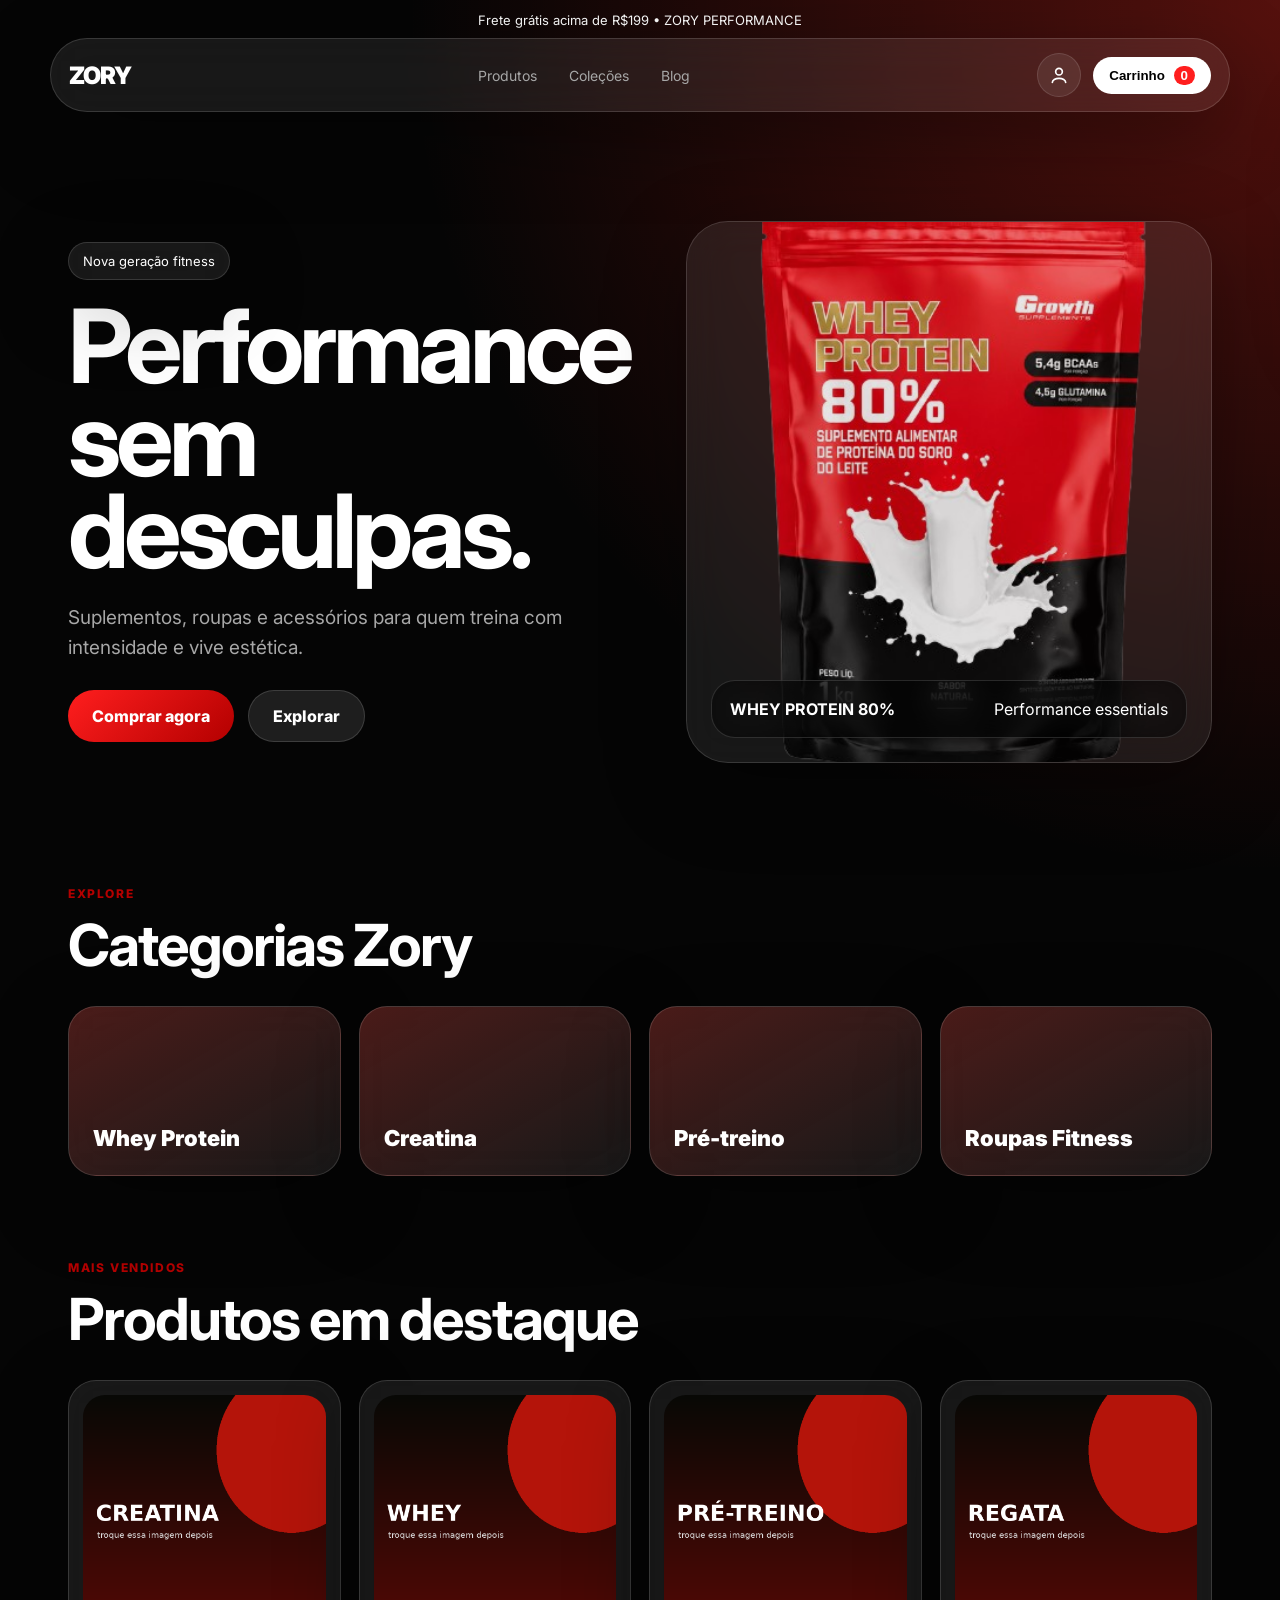
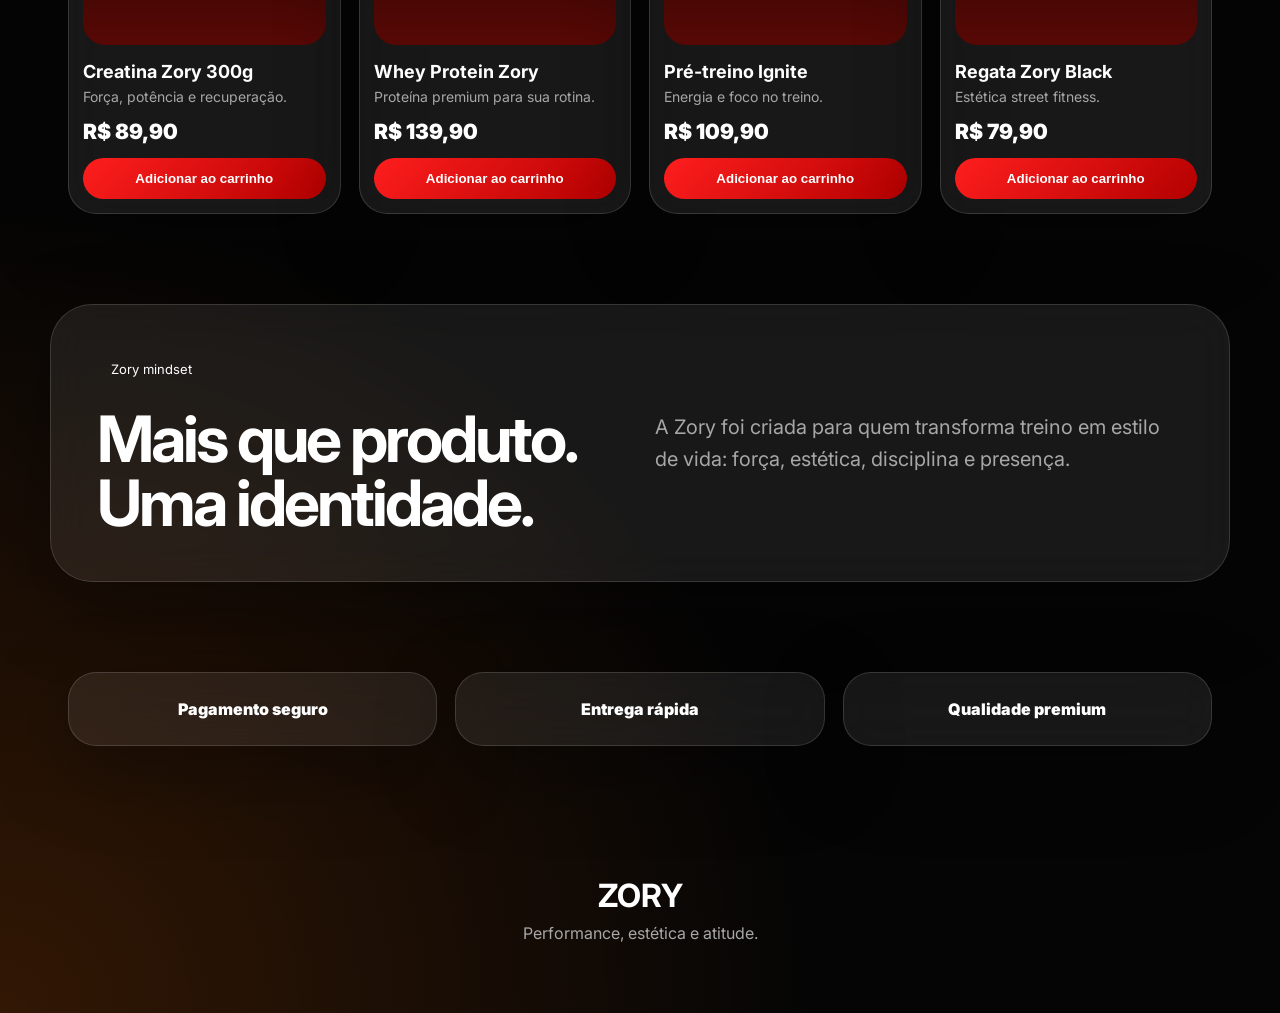
==== index.html @ d61757a3 "Update index.html" ====
<!DOCTYPE html>
<html lang="pt-BR">
<head>
  <meta charset="UTF-8" />
  <meta name="viewport" content="width=device-width, initial-scale=1.0" />
  <title>Zory | Performance Store</title>
  <link rel="stylesheet" href="style.css" />
</head>

<body>

  <header class="topbar">

    <div class="promo">
      Frete grátis acima de R$199 • ZORY PERFORMANCE
    </div>

    <nav class="navbar glass">

      <a href="index.html" class="logo">
        ZORY
      </a>

      <div class="navlinks">

        <a href="produtos.html">
          Produtos
        </a>

        <a href="colecoes.html">
          Coleções
        </a>

        <a href="blog.html">
          Blog
        </a>

      </div>

      <div class="nav-actions">

        <a href="conta.html" class="account-btn">

          <svg width="22" height="22" viewBox="0 0 24 24" fill="none">

            <path
              d="M20 21C20 18.2386 16.4183 16 12 16C7.58172 16 4 18.2386 4 21"
              stroke="currentColor"
              stroke-width="2"
              stroke-linecap="round"
            />

            <circle
              cx="12"
              cy="8"
              r="4"
              stroke="currentColor"
              stroke-width="2"
            />

          </svg>

        </a>

        <button class="cart-btn" onclick="toggleCart()">
          Carrinho <span id="cartCount">0</span>
        </button>

      </div>

    </nav>

  </header>

  <main>

    <section class="hero">

      <div class="hero-content">

        <span class="tag glass">
          Nova geração fitness
        </span>

        <h1>
          Performance sem desculpas.
        </h1>

        <p>
          Suplementos, roupas e acessórios para quem treina com intensidade e vive estética.
        </p>

        <div class="hero-actions">

          <a href="produtos.html" class="btn primary">
            Comprar agora
          </a>

          <a href="colecoes.html" class="btn secondary">
            Explorar
          </a>

        </div>

      </div>

      <div class="hero-card glass hero-whey-card" id="wheyHeroCard">

        <div class="hero-whey-glow"></div>
        <div class="hero-whey-circle"></div>
        <div class="hero-whey-line line-one"></div>
        <div class="hero-whey-line line-two"></div>

        <img
          src="assets/whey-hero.png"
          alt="Whey Protein em destaque"
          class="hero-whey-img"
          id="wheyHeroImage"
        />

        <div class="floating-card">

          <strong>
            WHEY PROTEIN 80%
          </strong>

          <span>
            Performance essentials
          </span>

        </div>

      </div>

    </section>

    <section class="section" id="categorias">

      <div class="section-title">

        <span>
          Explore
        </span>

        <h2>
          Categorias Zory
        </h2>

      </div>

      <div class="categories">

        <div class="category glass">
          Whey Protein
        </div>

        <div class="category glass">
          Creatina
        </div>

        <div class="category glass">
          Pré-treino
        </div>

        <div class="category glass">
          Roupas Fitness
        </div>

      </div>

    </section>

    <section class="section" id="produtos">

      <div class="section-title">

        <span>
          Mais vendidos
        </span>

        <h2>
          Produtos em destaque
        </h2>

      </div>

      <div class="products" id="productGrid"></div>

    </section>

    <section class="brand-section glass" id="sobre">

      <div>

        <span class="tag">
          Zory mindset
        </span>

        <h2>
          Mais que produto. Uma identidade.
        </h2>

      </div>

      <p>
        A Zory foi criada para quem transforma treino em estilo de vida:
        força, estética, disciplina e presença.
      </p>

    </section>

    <section class="benefits">

      <div class="benefit glass">
        Pagamento seguro
      </div>

      <div class="benefit glass">
        Entrega rápida
      </div>

      <div class="benefit glass">
        Qualidade premium
      </div>

    </section>

  </main>

  <aside class="cart glass" id="cart">

    <button class="close" onclick="toggleCart()">
      ×
    </button>

    <h3>
      Seu carrinho
    </h3>

    <div id="cartItems"></div>

    <div class="cart-total">
      Total:
      <strong id="cartTotal">
        R$ 0,00
      </strong>
    </div>

    <a
      class="btn primary full"
      id="whatsappCheckout"
      target="_blank"
    >
      Finalizar no WhatsApp
    </a>

  </aside>

  <footer>

    <strong>
      ZORY
    </strong>

    <p>
      Performance, estética e atitude.
    </p>

  </footer>

  <script src="script.js"></script>

</body>
</html>
---- style.css ----
@import url('https://fonts.googleapis.com/css2?family=Inter:wght@400;500;600;700;800&display=swap');

:root {
  --bg: #050505;
  --card: rgba(255,255,255,.08);
  --line: rgba(255,255,255,.14);
  --text: #fff;
  --muted: #a7a7a7;
  --red: #ff1e1e;
  --red2: #b30000;
  --radius: 28px;
}

* { box-sizing: border-box; margin: 0; padding: 0; }
html { scroll-behavior: smooth; }
body {
  font-family: Inter, sans-serif;
  background:
    radial-gradient(circle at top right, rgba(255,42,31,.32), transparent 30%),
    radial-gradient(circle at bottom left, rgba(255,106,0,.18), transparent 28%),
    var(--bg);
  color: var(--text);
  overflow-x: hidden;
}

a { color: inherit; text-decoration: none; }
img { max-width: 100%; display: block; }

.glass {
  background: rgba(255,255,255,.08);
  border: 1px solid var(--line);
  backdrop-filter: blur(20px);
  box-shadow: 0 24px 80px rgba(0,0,0,.35);
}

.topbar {
  position: sticky;
  top: 0;
  z-index: 10;
  padding: 12px;
}

.promo {
  text-align: center;
  font-size: 13px;
  color: #fff;
  margin-bottom: 10px;
}

.navbar {
  max-width: 1180px;
  margin: auto;
  border-radius: 999px;
  padding: 14px 18px;
  display: flex;
  align-items: center;
  justify-content: space-between;
}

.logo {
  font-size: 24px;
  font-weight: 900;
  letter-spacing: -1px;
}

.navlinks {
  display:flex;
  gap:32px;
  color:var(--muted);
  font-size:14px;
  align-items:center;
}

.navlinks a{
  transition:.25s;
}

.navlinks a:hover{
  color:#fff;
}


.nav-actions{
  display:flex;
  align-items:center;
  gap:12px;
}

.account-btn{
  width:44px;
  height:44px;
  display:flex;
  align-items:center;
  justify-content:center;
  border-radius:999px;
  background:rgba(255,255,255,.08);
  border:1px solid rgba(255,255,255,.12);
  color:#ffffff;
  transition:.25s;
}

.account-btn:hover{
  transform:translateY(-2px);
  background:rgba(255,255,255,.12);
  border-color:rgba(255,255,255,.2);
}

.account-btn svg{
  width:20px;
  height:20px;
}

.cart-btn {
  border: 0;
  background: #fff;
  color: #000;
  border-radius: 999px;
  padding: 11px 16px;
  font-weight: 700;
  cursor: pointer;
}

.cart-btn span {
  background: var(--red);
  color: #fff;
  padding: 2px 7px;
  border-radius: 999px;
  margin-left: 5px;
}

.hero {
  max-width: 1180px;
  margin: 58px auto 40px;
  padding: 0 18px;
  display: grid;
  grid-template-columns: 1.05fr .95fr;
  gap: 36px;
  align-items: center;
  min-height: 620px;
}

.tag {
  display: inline-block;
  color: #fff;
  border-radius: 999px;
  padding: 10px 14px;
  font-size: 13px;
  margin-bottom: 20px;
}

.hero h1 {
  font-size: clamp(48px, 8vw, 104px);
  line-height: .9;
  letter-spacing: -5px;
  max-width: 720px;
}

.hero p {
  color: var(--muted);
  font-size: 19px;
  line-height: 1.6;
  max-width: 520px;
  margin: 26px 0;
}

.hero-actions {
  display: flex;
  gap: 14px;
  flex-wrap: wrap;
}

.btn {
  display: inline-flex;
  justify-content: center;
  align-items: center;
  border-radius: 999px;
  padding: 15px 24px;
  font-weight: 800;
  transition: .25s;
}

.btn:hover { transform: translateY(-3px); }
.primary { background: linear-gradient(135deg, var(--red), var(--red2)); color: #fff; }
.secondary { background: rgba(255,255,255,.1); border: 1px solid var(--line); color: #fff; }
.full { width: 100%; margin-top: 16px; }

.hero-card {
  position: relative;
  min-height: 540px;
  border-radius: 42px;
  overflow: hidden;
}

.hero-card img {
  width: 100%;
  height: 540px;
  object-fit: cover;
  opacity: .9;
}

.floating-card {
  position: absolute;
  left: 24px;
  right: 24px;
  bottom: 24px;
  background: rgba(0,0,0,.58);
  border: 1px solid var(--line);
  backdrop-filter: blur(16px);
  border-radius: 24px;
  padding: 18px;
  display: flex;
  justify-content: space-between;
  color: #fff;
}

.section {
  max-width: 1180px;
  margin: 80px auto;
  padding: 0 18px;
}

.section-title span {
  color: var(--red2);
  font-weight: 800;
  text-transform: uppercase;
  font-size: 12px;
  letter-spacing: 1.6px;
}

.section-title h2 {
  font-size: clamp(32px, 5vw, 58px);
  letter-spacing: -2px;
  margin: 8px 0 26px;
}

.categories {
  display: grid;
  grid-template-columns: repeat(4, 1fr);
  gap: 18px;
}

.category {
  min-height: 170px;
  border-radius: var(--radius);
  padding: 24px;
  font-size: 22px;
  font-weight: 900;
  display: flex;
  align-items: end;
  background:
    linear-gradient(150deg, rgba(255,42,31,.22), transparent),
    rgba(255,255,255,.08);
}

.products {
  display: grid;
  grid-template-columns: repeat(4, 1fr);
  gap: 18px;
}

.product {
  border-radius: var(--radius);
  overflow: hidden;
  padding: 14px;
}

.product-img {
  height: 250px;
  border-radius: 22px;
  background: rgba(255,255,255,.08);
  overflow: hidden;
}

.product-img img {
  width: 100%;
  height: 100%;
  object-fit: cover;
}

.product h3 {
  font-size: 18px;
  margin: 16px 0 6px;
}

.product p { color: var(--muted); font-size: 14px; }
.price {
  display: block;
  font-size: 21px;
  font-weight: 900;
  margin: 14px 0;
}

.product button {
  width: 100%;
  border: 0;
  border-radius: 999px;
  padding: 13px;
  font-weight: 900;
  color: #fff;
  background: linear-gradient(135deg, var(--red), var(--red2));
  cursor: pointer;
}

.brand-section {
  max-width: 1180px;
  margin: 90px auto;
  padding: 46px;
  border-radius: 42px;
  display: grid;
  grid-template-columns: 1fr 1fr;
  gap: 30px;
  align-items: center;
}

.brand-section h2 {
  font-size: clamp(34px, 5vw, 68px);
  line-height: 1;
  letter-spacing: -3px;
}

.brand-section p {
  color: var(--muted);
  font-size: 20px;
  line-height: 1.6;
}

.benefits {
  max-width: 1180px;
  margin: 60px auto;
  padding: 0 18px;
  display: grid;
  grid-template-columns: repeat(3, 1fr);
  gap: 18px;
}

.benefit {
  border-radius: var(--radius);
  padding: 26px;
  font-weight: 900;
  text-align: center;
}

.cart {
  position: fixed;
  right: 18px;
  top: 95px;
  width: 360px;
  max-width: calc(100vw - 36px);
  border-radius: 30px;
  padding: 24px;
  z-index: 20;
  transform: translateX(120%);
  transition: .3s;
}

.cart.open { transform: translateX(0); }
.close {
  float: right;
  border: 0;
  background: transparent;
  color: #fff;
  font-size: 30px;
  cursor: pointer;
}

.cart h3 { font-size: 28px; margin-bottom: 20px; }
.cart-item {
  display: flex;
  justify-content: space-between;
  gap: 12px;
  padding: 12px 0;
  border-bottom: 1px solid var(--line);
  color: var(--muted);
}
.cart-total { margin-top: 18px; font-size: 18px; }

footer {
  text-align: center;
  padding: 70px 20px;
  color: var(--muted);
}
footer strong { display: block; color: #fff; font-size: 32px; margin-bottom: 8px; }

@media (max-width: 880px) {
  .navlinks{
  display:none;
}

.nav-actions{
  gap:8px;
}

.account-btn{
  width:40px;
  height:40px;
}
  .hero { grid-template-columns: 1fr; margin-top: 30px; min-height: auto; }
  .hero h1 { letter-spacing: -3px; }
  .categories, .products, .benefits, .brand-section { grid-template-columns: 1fr; }
  .hero-card, .hero-card img { height: 430px; min-height: 430px; }
}
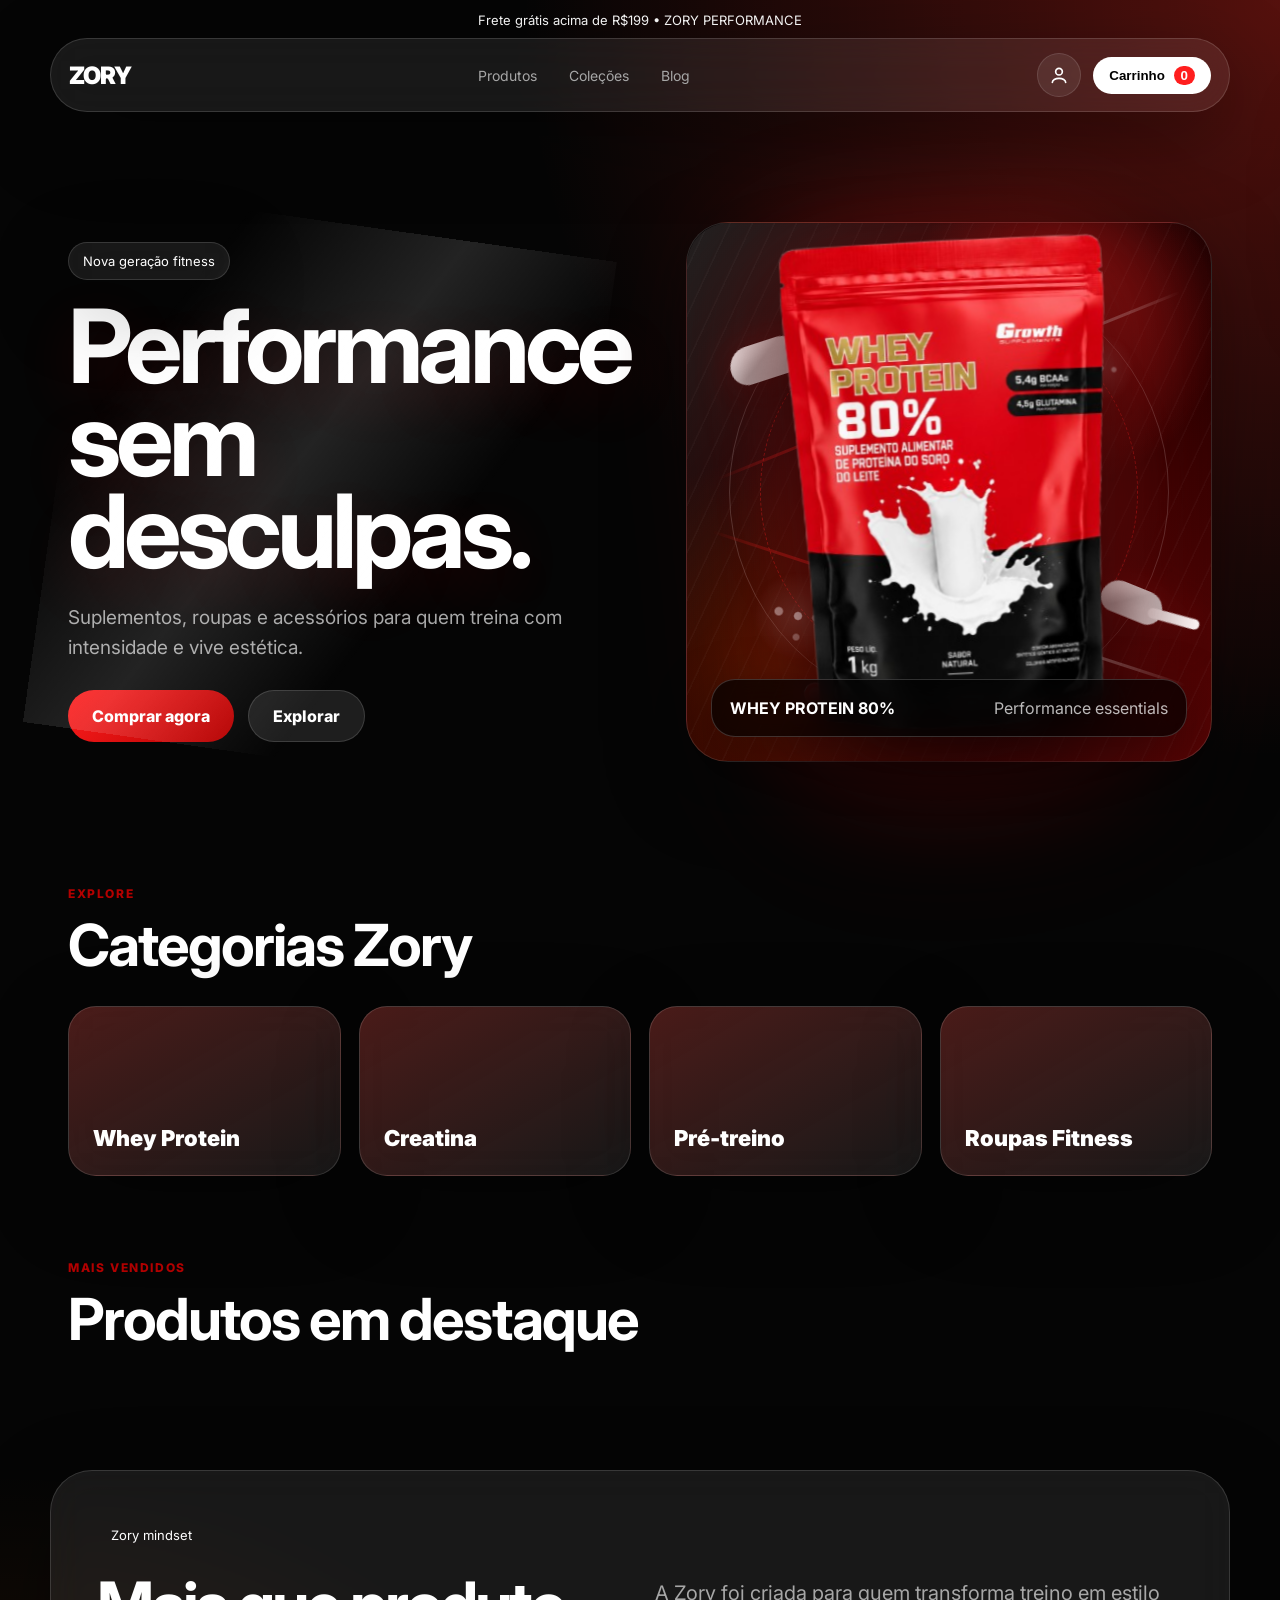
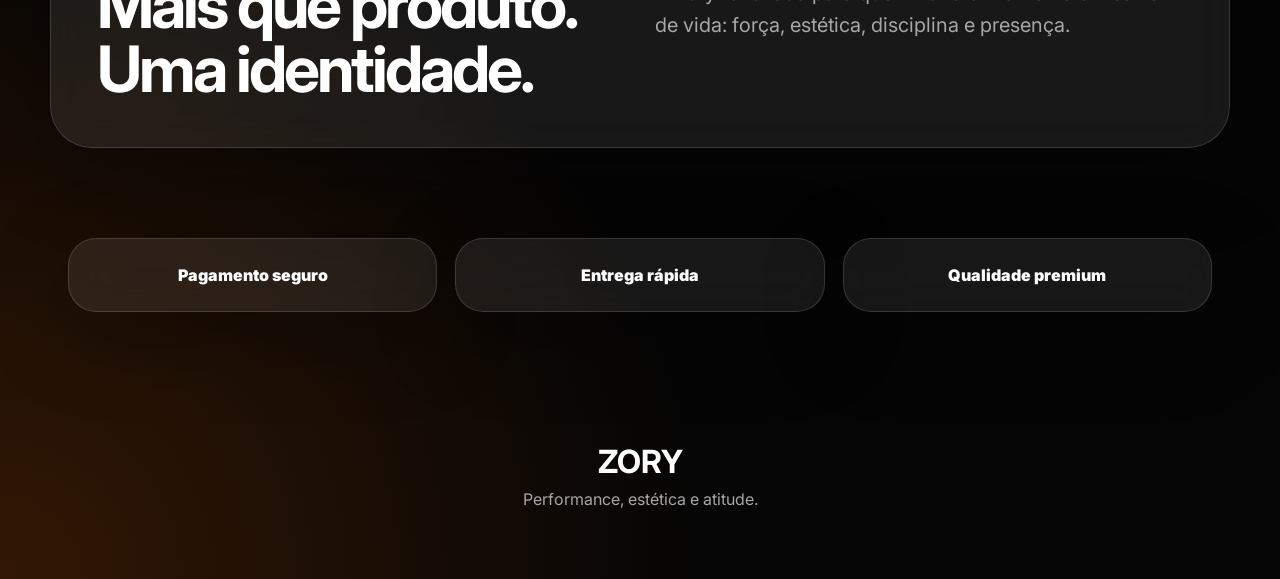
==== commit f7dbdc6e: "Update index.html" ====
--- a/index.html
+++ b/index.html
@@ -104,33 +104,49 @@
 
       </div>
 
-      <div class="hero-card glass hero-whey-card" id="wheyHeroCard">
-
-        <div class="hero-whey-glow"></div>
-        <div class="hero-whey-circle"></div>
-        <div class="hero-whey-line line-one"></div>
-        <div class="hero-whey-line line-two"></div>
-
-        <img
-          src="assets/whey-hero.png"
-          alt="Whey Protein em destaque"
-          class="hero-whey-img"
-          id="wheyHeroImage"
-        />
-
-        <div class="floating-card">
-
-          <strong>
-            WHEY PROTEIN 80%
-          </strong>
-
-          <span>
-            Performance essentials
-          </span>
-
-        </div>
-
-      </div>
+<div class="hero-card glass hero-whey-card" id="wheyHeroCard">
+
+  <div class="hero-depth-bg" data-depth="0.18"></div>
+
+  <div class="hero-whey-glow" data-float data-depth="0.22"></div>
+  <div class="hero-whey-circle" data-float data-depth="0.28"></div>
+
+  <div class="hero-whey-line line-one" data-float data-depth="0.35"></div>
+  <div class="hero-whey-line line-two" data-float data-depth="0.42"></div>
+
+  <div class="flying-element scoop scoop-one" data-float data-x="-90" data-y="-70" data-rotate="-22"></div>
+  <div class="flying-element scoop scoop-two" data-float data-x="95" data-y="80" data-rotate="26"></div>
+
+  <div class="flying-element powder powder-one" data-float data-x="-120" data-y="60" data-rotate="10"></div>
+  <div class="flying-element powder powder-two" data-float data-x="130" data-y="-55" data-rotate="-14"></div>
+
+  <div class="flying-element capsule capsule-one" data-float data-x="-70" data-y="120" data-rotate="38"></div>
+  <div class="flying-element capsule capsule-two" data-float data-x="80" data-y="-115" data-rotate="-34"></div>
+
+  <img
+    src="assets/whey-hero.png"
+    alt="Whey Protein em destaque"
+    class="hero-whey-img"
+    id="wheyHeroImage"
+    data-float
+    data-x="0"
+    data-y="38"
+    data-rotate="7"
+  />
+
+  <div class="floating-card" data-float data-x="0" data-y="26" data-rotate="0">
+
+    <strong>
+      WHEY PROTEIN 80%
+    </strong>
+
+    <span>
+      Performance essentials
+    </span>
+
+  </div>
+
+</div>
 
     </section>
 
--- a/style.css
+++ b/style.css
@@ -399,3 +399,708 @@
   .categories, .products, .benefits, .brand-section { grid-template-columns: 1fr; }
   .hero-card, .hero-card img { height: 430px; min-height: 430px; }
 }
+
+
+/* ==============================
+   HERO WHEY V2 - versão mais forte
+   Mantém texto à esquerda e produto à direita
+   ============================== */
+
+.hero-card.hero-whey-card {
+  position: relative;
+  min-height: 540px;
+  border-radius: 42px;
+  overflow: hidden;
+  display: flex;
+  align-items: center;
+  justify-content: center;
+  background:
+    radial-gradient(circle at 75% 18%, rgba(255, 30, 30, .55), transparent 28%),
+    radial-gradient(circle at 18% 82%, rgba(255, 106, 0, .22), transparent 34%),
+    linear-gradient(145deg, rgba(6, 6, 6, .98), rgba(35, 0, 0, .96) 55%, rgba(95, 4, 4, .82));
+  isolation: isolate;
+  transform-style: preserve-3d;
+  transition: transform .25s ease, box-shadow .25s ease;
+}
+
+.hero-card.hero-whey-card::before {
+  content: "";
+  position: absolute;
+  inset: -40%;
+  background:
+    repeating-linear-gradient(
+      115deg,
+      transparent 0,
+      transparent 18px,
+      rgba(255, 255, 255, .035) 19px,
+      rgba(255, 255, 255, .035) 20px
+    );
+  opacity: .8;
+  z-index: 0;
+  transform: translateX(0);
+  animation: diagonalSpeed 8s linear infinite;
+}
+
+.hero-card.hero-whey-card::after {
+  content: "";
+  position: absolute;
+  inset: 0;
+  background:
+    linear-gradient(120deg, transparent 18%, rgba(255,255,255,.12) 45%, transparent 68%);
+  transform: translateX(-120%) rotate(8deg);
+  animation: heroStrongSweep 4.8s ease-in-out infinite;
+  z-index: 2;
+  pointer-events: none;
+}
+
+.hero-whey-glow {
+  position: absolute;
+  width: 420px;
+  height: 420px;
+  border-radius: 50%;
+  background:
+    radial-gradient(circle, rgba(255, 30, 30, .75), rgba(255, 30, 30, .22) 38%, transparent 70%);
+  filter: blur(20px);
+  z-index: 0;
+  animation: strongGlowPulse 3.2s ease-in-out infinite;
+}
+
+.hero-whey-circle {
+  position: absolute;
+  width: 430px;
+  height: 430px;
+  border: 1px solid rgba(255, 255, 255, .18);
+  border-radius: 50%;
+  z-index: 1;
+  animation: rotateCircle 10s linear infinite;
+}
+
+.hero-whey-circle::before {
+  content: "";
+  position: absolute;
+  inset: 26px;
+  border-radius: 50%;
+  border: 1px dashed rgba(255, 30, 30, .52);
+}
+
+.hero-whey-circle::after {
+  content: "";
+  position: absolute;
+  inset: 78px;
+  border-radius: 50%;
+  border: 1px solid rgba(255, 255, 255, .09);
+}
+
+.hero-whey-line {
+  position: absolute;
+  width: 92%;
+  height: 3px;
+  border-radius: 999px;
+  background: linear-gradient(90deg, transparent, rgba(255, 30, 30, 1), rgba(255,255,255,.85), transparent);
+  z-index: 1;
+  opacity: .9;
+  filter: blur(.1px);
+}
+
+.hero-whey-line.line-one {
+  top: 30%;
+  transform: rotate(-22deg);
+  animation: lineFastOne 3.6s ease-in-out infinite;
+}
+
+.hero-whey-line.line-two {
+  bottom: 29%;
+  transform: rotate(18deg);
+  animation: lineFastTwo 4s ease-in-out infinite;
+}
+
+.hero-whey-img {
+  position: relative;
+  z-index: 4;
+  width: min(92%, 455px) !important;
+  height: auto !important;
+  max-height: 500px;
+  object-fit: contain !important;
+  opacity: 1 !important;
+  filter:
+    drop-shadow(0 42px 42px rgba(0, 0, 0, .70))
+    drop-shadow(0 0 48px rgba(255, 30, 30, .35));
+  transform: translateY(0) rotate(-3deg) scale(1.08);
+  transition: transform .16s ease-out, filter .25s ease;
+  animation: wheyStrongFloat 3.8s ease-in-out infinite;
+  will-change: transform;
+}
+
+.hero-card.hero-whey-card:hover {
+  box-shadow:
+    0 30px 90px rgba(0,0,0,.55),
+    0 0 65px rgba(255, 30, 30, .16);
+}
+
+.hero-card.hero-whey-card:hover .hero-whey-img {
+  filter:
+    drop-shadow(0 50px 55px rgba(0, 0, 0, .78))
+    drop-shadow(0 0 60px rgba(255, 30, 30, .48));
+}
+
+.hero-card.hero-whey-card .floating-card {
+  z-index: 6;
+  background: rgba(0,0,0,.68);
+  border: 1px solid rgba(255,255,255,.18);
+  box-shadow: 0 18px 55px rgba(0,0,0,.35);
+}
+
+.hero-card.hero-whey-card .floating-card strong {
+  color: #fff;
+}
+
+.hero-card.hero-whey-card .floating-card span {
+  color: rgba(255,255,255,.72);
+}
+
+/* Destaque sutil no título principal sem quebrar seu layout */
+.hero h1 {
+  text-shadow: 0 18px 60px rgba(255, 30, 30, .12);
+}
+
+@keyframes wheyStrongFloat {
+  0%, 100% {
+    transform: translateY(0) rotate(-3deg) scale(1.08);
+  }
+
+  50% {
+    transform: translateY(-18px) rotate(2deg) scale(1.13);
+  }
+}
+
+@keyframes strongGlowPulse {
+  0%, 100% {
+    transform: scale(.88);
+    opacity: .68;
+  }
+
+  50% {
+    transform: scale(1.14);
+    opacity: 1;
+  }
+}
+
+@keyframes rotateCircle {
+  from {
+    transform: rotate(0deg);
+  }
+
+  to {
+    transform: rotate(360deg);
+  }
+}
+
+@keyframes lineFastOne {
+  0%, 100% {
+    transform: rotate(-22deg) translateX(-50px);
+    opacity: .45;
+  }
+
+  50% {
+    transform: rotate(-22deg) translateX(45px);
+    opacity: 1;
+  }
+}
+
+@keyframes lineFastTwo {
+  0%, 100% {
+    transform: rotate(18deg) translateX(48px);
+    opacity: .42;
+  }
+
+  50% {
+    transform: rotate(18deg) translateX(-45px);
+    opacity: .95;
+  }
+}
+
+@keyframes diagonalSpeed {
+  from {
+    transform: translateX(-80px) translateY(-80px);
+  }
+
+  to {
+    transform: translateX(80px) translateY(80px);
+  }
+}
+
+@keyframes heroStrongSweep {
+  0%, 100% {
+    transform: translateX(-120%) rotate(8deg);
+    opacity: 0;
+  }
+
+  42%, 55% {
+    opacity: 1;
+  }
+
+  100% {
+    transform: translateX(120%) rotate(8deg);
+    opacity: 0;
+  }
+}
+
+/* Mobile */
+@media (max-width: 880px) {
+  .hero-card.hero-whey-card {
+    min-height: 430px;
+    height: 430px;
+    border-radius: 34px;
+  }
+
+  .hero-whey-img {
+    width: min(88%, 340px) !important;
+    max-height: 360px;
+  }
+
+  .hero-whey-circle {
+    width: 330px;
+    height: 330px;
+  }
+
+  .hero-whey-glow {
+    width: 300px;
+    height: 300px;
+  }
+
+  .hero-whey-line {
+    width: 105%;
+  }
+
+  .hero-card.hero-whey-card .floating-card {
+    left: 16px;
+    right: 16px;
+    bottom: 16px;
+    padding: 15px;
+    gap: 12px;
+    font-size: 13px;
+  }
+}
+
+@media (max-width: 480px) {
+  .hero {
+    gap: 28px;
+  }
+
+  .hero-card.hero-whey-card {
+    min-height: 400px;
+    height: 400px;
+    border-radius: 28px;
+  }
+
+  .hero-whey-img {
+    width: min(92%, 300px) !important;
+    max-height: 325px;
+  }
+
+  .hero-whey-circle {
+    width: 280px;
+    height: 280px;
+  }
+
+  .hero-whey-glow {
+    width: 240px;
+    height: 240px;
+  }
+
+  .hero-card.hero-whey-card .floating-card {
+    flex-direction: column;
+    align-items: flex-start;
+  }
+}
+
+@media (prefers-reduced-motion: reduce) {
+  .hero-card.hero-whey-card::before,
+  .hero-card.hero-whey-card::after,
+  .hero-whey-img,
+  .hero-whey-glow,
+  .hero-whey-circle,
+  .hero-whey-line {
+    animation: none !important;
+    transition: none !important;
+  }
+}
+/* ==============================
+   HERO WHEY PARALLAX 3D
+   Elementos voando no scroll
+   ============================== */
+
+.hero-card.hero-whey-card {
+  position: relative;
+  min-height: 540px;
+  border-radius: 42px;
+  overflow: visible;
+  display: flex;
+  align-items: center;
+  justify-content: center;
+  background:
+    radial-gradient(circle at 72% 18%, rgba(255, 30, 30, .55), transparent 28%),
+    radial-gradient(circle at 18% 82%, rgba(255, 106, 0, .20), transparent 34%),
+    linear-gradient(145deg, rgba(6, 6, 6, .98), rgba(38, 0, 0, .96) 55%, rgba(100, 5, 5, .84));
+  isolation: isolate;
+  transform-style: preserve-3d;
+}
+
+.hero-card.hero-whey-card::before {
+  content: "";
+  position: absolute;
+  inset: 0;
+  border-radius: inherit;
+  overflow: hidden;
+  background:
+    repeating-linear-gradient(
+      115deg,
+      transparent 0,
+      transparent 18px,
+      rgba(255, 255, 255, .035) 19px,
+      rgba(255, 255, 255, .035) 20px
+    );
+  opacity: .8;
+  z-index: 0;
+  pointer-events: none;
+}
+
+.hero-depth-bg {
+  position: absolute;
+  inset: 0;
+  border-radius: inherit;
+  overflow: hidden;
+  z-index: 0;
+  pointer-events: none;
+}
+
+.hero-depth-bg::before {
+  content: "";
+  position: absolute;
+  inset: -40%;
+  background:
+    linear-gradient(120deg, transparent 25%, rgba(255,255,255,.10) 45%, transparent 65%);
+  transform: translateX(-40%) rotate(8deg);
+  animation: heroSweep 5s ease-in-out infinite;
+}
+
+.hero-whey-glow {
+  position: absolute;
+  width: 420px;
+  height: 420px;
+  border-radius: 50%;
+  background:
+    radial-gradient(circle, rgba(255, 30, 30, .78), rgba(255, 30, 30, .23) 38%, transparent 70%);
+  filter: blur(20px);
+  z-index: 1;
+  pointer-events: none;
+}
+
+.hero-whey-circle {
+  position: absolute;
+  width: 440px;
+  height: 440px;
+  border: 1px solid rgba(255,255,255,.18);
+  border-radius: 50%;
+  z-index: 2;
+  animation: rotateCircle 12s linear infinite;
+  pointer-events: none;
+}
+
+.hero-whey-circle::before {
+  content: "";
+  position: absolute;
+  inset: 30px;
+  border-radius: 50%;
+  border: 1px dashed rgba(255,30,30,.48);
+}
+
+.hero-whey-circle::after {
+  content: "";
+  position: absolute;
+  inset: 82px;
+  border-radius: 50%;
+  border: 1px solid rgba(255,255,255,.10);
+}
+
+.hero-whey-line {
+  position: absolute;
+  width: 95%;
+  height: 3px;
+  border-radius: 999px;
+  background: linear-gradient(90deg, transparent, rgba(255,30,30,1), rgba(255,255,255,.85), transparent);
+  z-index: 2;
+  pointer-events: none;
+}
+
+.hero-whey-line.line-one {
+  top: 30%;
+  transform: rotate(-22deg);
+}
+
+.hero-whey-line.line-two {
+  bottom: 28%;
+  transform: rotate(18deg);
+}
+
+.hero-whey-img {
+  position: relative;
+  z-index: 8;
+  width: min(92%, 455px) !important;
+  height: auto !important;
+  max-height: 500px;
+  object-fit: contain !important;
+  opacity: 1 !important;
+  filter:
+    drop-shadow(0 45px 45px rgba(0, 0, 0, .75))
+    drop-shadow(0 0 52px rgba(255, 30, 30, .38));
+  transform: translate3d(0, 0, 0) rotate(-3deg) scale(1.10);
+  will-change: transform;
+}
+
+.flying-element {
+  position: absolute;
+  z-index: 5;
+  pointer-events: none;
+  will-change: transform;
+  filter:
+    drop-shadow(0 18px 22px rgba(0,0,0,.50))
+    drop-shadow(0 0 18px rgba(255,30,30,.22));
+}
+
+/* Scoops/medidores */
+.scoop {
+  width: 74px;
+  height: 38px;
+  border-radius: 40px 40px 32px 32px;
+  background:
+    linear-gradient(145deg, #f7f7f7, #b8b8b8 45%, #ffffff);
+  box-shadow:
+    inset -8px -8px 18px rgba(0,0,0,.16),
+    inset 6px 6px 14px rgba(255,255,255,.45);
+}
+
+.scoop::after {
+  content: "";
+  position: absolute;
+  width: 62px;
+  height: 12px;
+  border-radius: 999px;
+  background: linear-gradient(90deg, #d8d8d8, #ffffff);
+  right: -46px;
+  top: 13px;
+  transform: rotate(-7deg);
+}
+
+.scoop-one {
+  left: 8%;
+  top: 22%;
+  transform: rotate(-18deg);
+}
+
+.scoop-two {
+  right: 8%;
+  bottom: 26%;
+  transform: rotate(22deg) scale(.86);
+}
+
+/* Pó / explosão */
+.powder {
+  width: 96px;
+  height: 96px;
+  border-radius: 50%;
+  background:
+    radial-gradient(circle, rgba(255,255,255,.85) 0 5%, transparent 7%),
+    radial-gradient(circle at 30% 45%, rgba(255,255,255,.62) 0 4%, transparent 6%),
+    radial-gradient(circle at 68% 52%, rgba(255,255,255,.55) 0 3%, transparent 5%),
+    radial-gradient(circle at 48% 72%, rgba(255,255,255,.48) 0 3%, transparent 5%),
+    radial-gradient(circle, rgba(255,255,255,.18), transparent 65%);
+  opacity: .9;
+}
+
+.powder-one {
+  left: 12%;
+  bottom: 18%;
+}
+
+.powder-two {
+  right: 12%;
+  top: 18%;
+  transform: scale(.8);
+}
+
+/* Cápsulas / elementos premium */
+.capsule {
+  width: 58px;
+  height: 22px;
+  border-radius: 999px;
+  background:
+    linear-gradient(90deg, #ff1e1e 0 48%, #ffffff 49% 100%);
+  border: 1px solid rgba(255,255,255,.35);
+}
+
+.capsule::before {
+  content: "";
+  position: absolute;
+  inset: 4px;
+  border-radius: inherit;
+  background: linear-gradient(90deg, rgba(255,255,255,.26), transparent);
+}
+
+.capsule-one {
+  left: 22%;
+  bottom: 9%;
+  transform: rotate(28deg);
+}
+
+.capsule-two {
+  right: 22%;
+  top: 10%;
+  transform: rotate(-28deg);
+}
+
+.hero-card.hero-whey-card .floating-card {
+  z-index: 10;
+  background: rgba(0,0,0,.70);
+  border: 1px solid rgba(255,255,255,.18);
+}
+
+/* Animações base */
+@keyframes rotateCircle {
+  from {
+    transform: rotate(0deg);
+  }
+
+  to {
+    transform: rotate(360deg);
+  }
+}
+
+@keyframes heroSweep {
+  0%, 100% {
+    transform: translateX(-40%) rotate(8deg);
+    opacity: 0;
+  }
+
+  45%, 55% {
+    opacity: 1;
+  }
+
+  100% {
+    transform: translateX(40%) rotate(8deg);
+    opacity: 0;
+  }
+}
+
+/* Mobile */
+@media (max-width: 880px) {
+  .hero-card.hero-whey-card {
+    min-height: 430px;
+    height: 430px;
+    border-radius: 34px;
+    overflow: hidden;
+  }
+
+  .hero-whey-img {
+    width: min(88%, 330px) !important;
+    max-height: 355px;
+  }
+
+  .hero-whey-circle {
+    width: 325px;
+    height: 325px;
+  }
+
+  .hero-whey-glow {
+    width: 300px;
+    height: 300px;
+  }
+
+  .scoop {
+    width: 58px;
+    height: 30px;
+  }
+
+  .scoop::after {
+    width: 44px;
+    right: -33px;
+    top: 10px;
+  }
+
+  .powder {
+    width: 70px;
+    height: 70px;
+  }
+
+  .capsule {
+    width: 46px;
+    height: 18px;
+  }
+
+  .hero-card.hero-whey-card .floating-card {
+    left: 16px;
+    right: 16px;
+    bottom: 16px;
+    padding: 15px;
+    gap: 12px;
+    font-size: 13px;
+  }
+}
+
+@media (max-width: 480px) {
+  .hero-card.hero-whey-card {
+    min-height: 400px;
+    height: 400px;
+    border-radius: 28px;
+  }
+
+  .hero-whey-img {
+    width: min(92%, 290px) !important;
+    max-height: 320px;
+  }
+
+  .hero-whey-circle {
+    width: 270px;
+    height: 270px;
+  }
+
+  .hero-whey-glow {
+    width: 230px;
+    height: 230px;
+  }
+
+  .scoop-one {
+    left: -2%;
+    top: 18%;
+  }
+
+  .scoop-two {
+    right: -2%;
+    bottom: 30%;
+  }
+
+  .powder-one {
+    left: 4%;
+    bottom: 20%;
+  }
+
+  .powder-two {
+    right: 4%;
+    top: 17%;
+  }
+
+  .capsule-one {
+    left: 16%;
+    bottom: 12%;
+  }
+
+  .capsule-two {
+    right: 14%;
+    top: 12%;
+  }
+
+  .hero-card.hero-whey-card .floating-card {
+    flex-direction: column;
+    align-items: flex-start;
+  }
+}
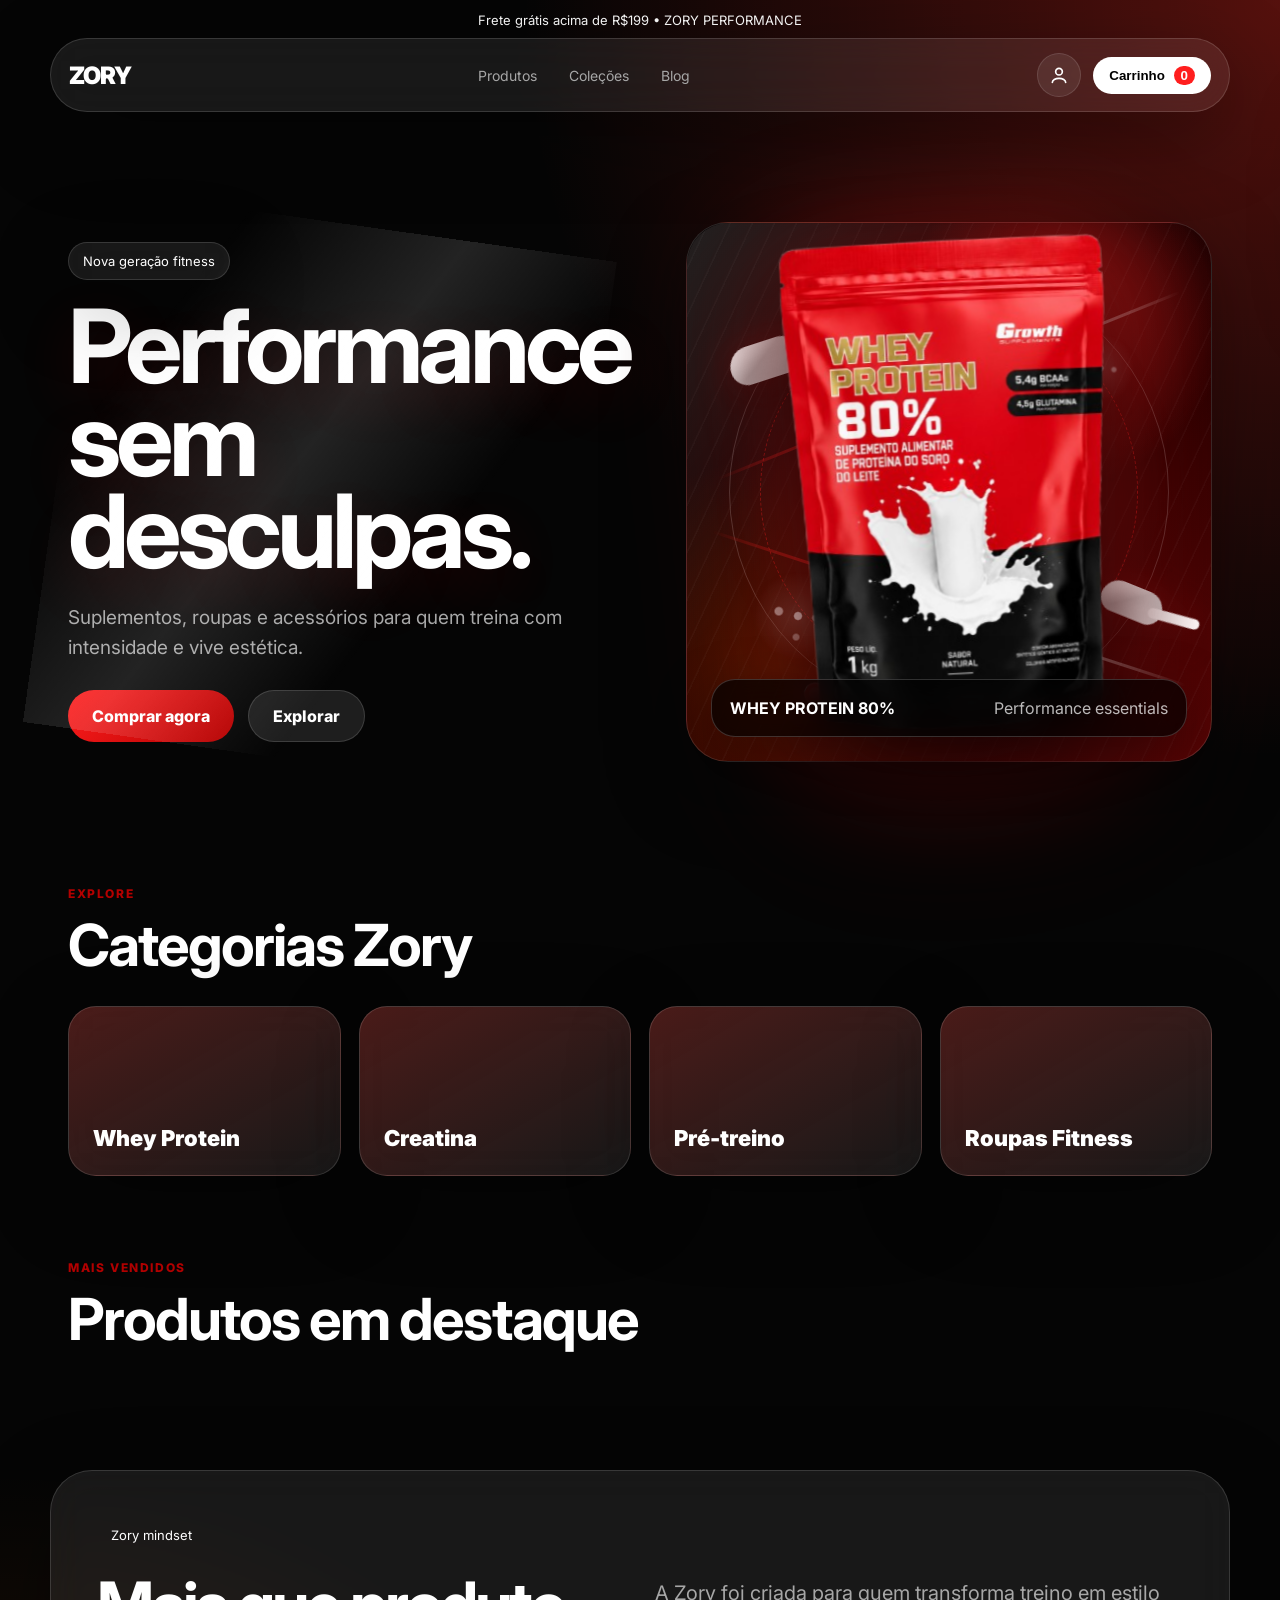
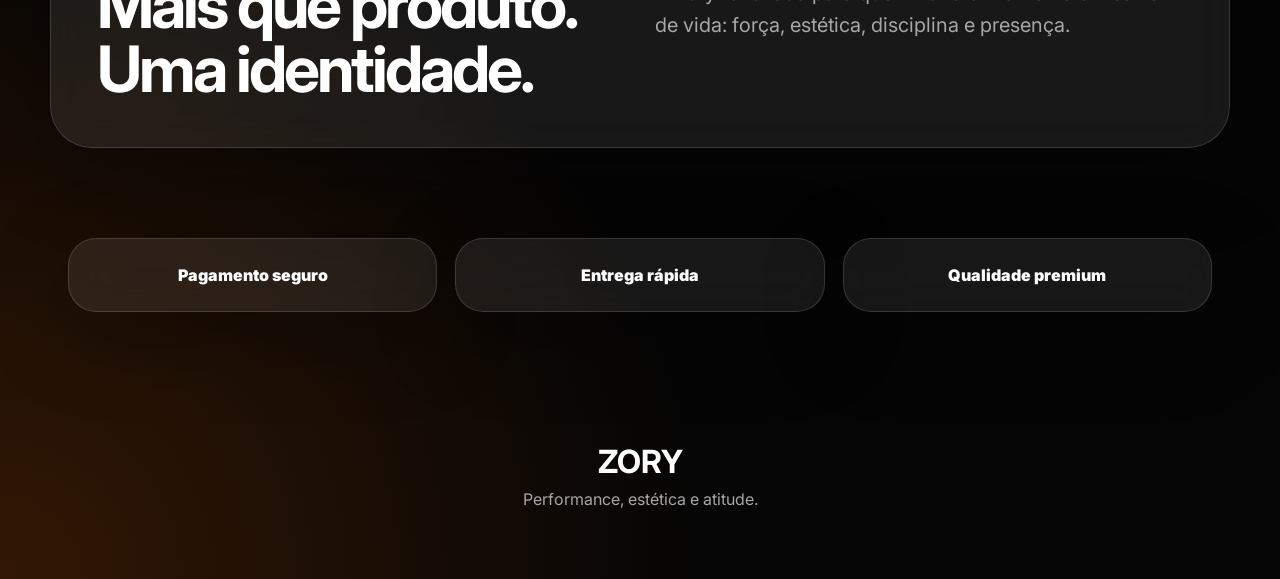
==== commit be5ed49f: "Update index.html" ====
--- a/index.html
+++ b/index.html
@@ -104,49 +104,49 @@
 
       </div>
 
-<div class="hero-card glass hero-whey-card" id="wheyHeroCard">
-
-  <div class="hero-depth-bg" data-depth="0.18"></div>
-
-  <div class="hero-whey-glow" data-float data-depth="0.22"></div>
-  <div class="hero-whey-circle" data-float data-depth="0.28"></div>
-
-  <div class="hero-whey-line line-one" data-float data-depth="0.35"></div>
-  <div class="hero-whey-line line-two" data-float data-depth="0.42"></div>
-
-  <div class="flying-element scoop scoop-one" data-float data-x="-90" data-y="-70" data-rotate="-22"></div>
-  <div class="flying-element scoop scoop-two" data-float data-x="95" data-y="80" data-rotate="26"></div>
-
-  <div class="flying-element powder powder-one" data-float data-x="-120" data-y="60" data-rotate="10"></div>
-  <div class="flying-element powder powder-two" data-float data-x="130" data-y="-55" data-rotate="-14"></div>
-
-  <div class="flying-element capsule capsule-one" data-float data-x="-70" data-y="120" data-rotate="38"></div>
-  <div class="flying-element capsule capsule-two" data-float data-x="80" data-y="-115" data-rotate="-34"></div>
-
-  <img
-    src="assets/whey-hero.png"
-    alt="Whey Protein em destaque"
-    class="hero-whey-img"
-    id="wheyHeroImage"
-    data-float
-    data-x="0"
-    data-y="38"
-    data-rotate="7"
-  />
-
-  <div class="floating-card" data-float data-x="0" data-y="26" data-rotate="0">
-
-    <strong>
-      WHEY PROTEIN 80%
-    </strong>
-
-    <span>
-      Performance essentials
-    </span>
-
-  </div>
-
-</div>
+      <div class="hero-card glass hero-whey-card" id="wheyHeroCard">
+
+        <div class="hero-depth-bg" data-depth="0.18"></div>
+
+        <div class="hero-whey-glow" data-float data-depth="0.22"></div>
+        <div class="hero-whey-circle" data-float data-depth="0.28"></div>
+
+        <div class="hero-whey-line line-one" data-float data-depth="0.35"></div>
+        <div class="hero-whey-line line-two" data-float data-depth="0.42"></div>
+
+        <div class="flying-element scoop scoop-one" data-float data-x="-90" data-y="-70" data-rotate="-22"></div>
+        <div class="flying-element scoop scoop-two" data-float data-x="95" data-y="80" data-rotate="26"></div>
+
+        <div class="flying-element powder powder-one" data-float data-x="-120" data-y="60" data-rotate="10"></div>
+        <div class="flying-element powder powder-two" data-float data-x="130" data-y="-55" data-rotate="-14"></div>
+
+        <div class="flying-element capsule capsule-one" data-float data-x="-70" data-y="120" data-rotate="38"></div>
+        <div class="flying-element capsule capsule-two" data-float data-x="80" data-y="-115" data-rotate="-34"></div>
+
+        <img
+          src="assets/whey-hero.png"
+          alt="Whey Protein em destaque"
+          class="hero-whey-img"
+          id="wheyHeroImage"
+          data-float
+          data-x="0"
+          data-y="38"
+          data-rotate="7"
+        />
+
+        <div class="floating-card" data-float data-x="0" data-y="26" data-rotate="0">
+
+          <strong>
+            WHEY PROTEIN 80%
+          </strong>
+
+          <span>
+            Performance essentials
+          </span>
+
+        </div>
+
+      </div>
 
     </section>
 
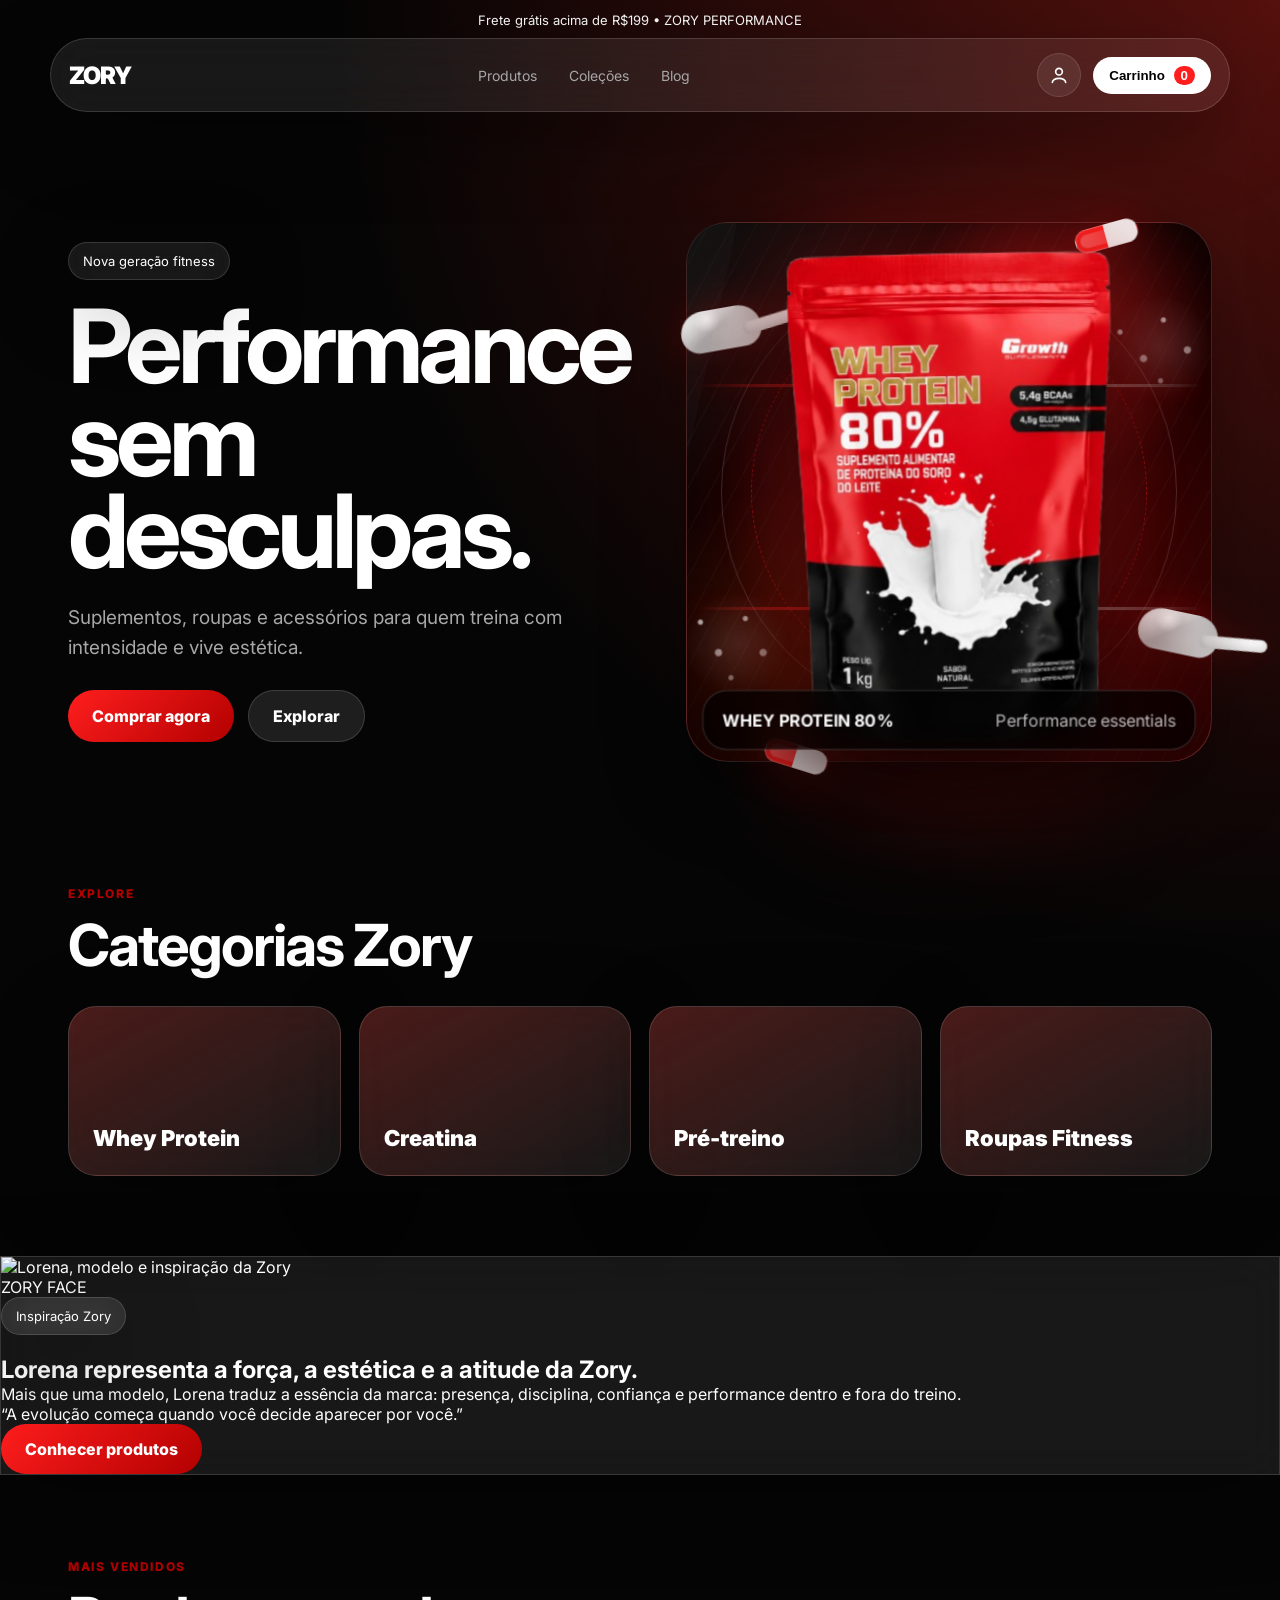
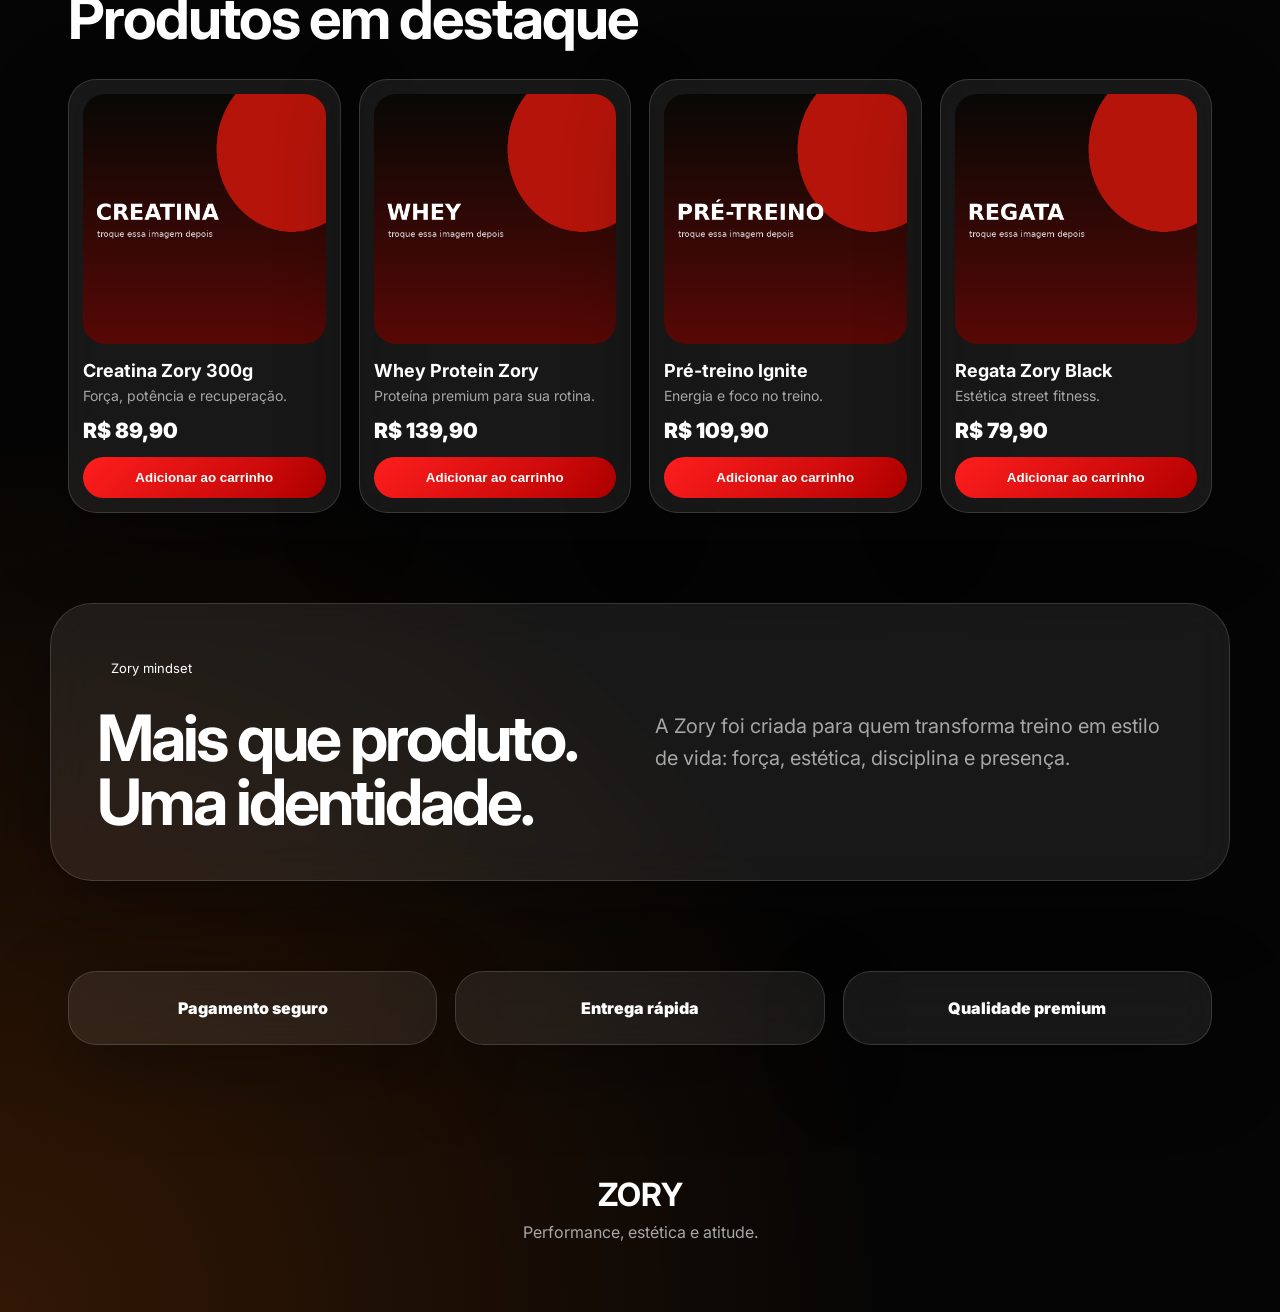
==== commit fda2745a: "Update index.html" ====
--- a/index.html
+++ b/index.html
@@ -186,6 +186,57 @@
 
     </section>
 
+
+    <section class="lorena-section" id="lorena">
+
+      <div class="lorena-card glass">
+
+        <div class="lorena-image-wrap">
+
+          <img
+            src="assets/lorena-zory.png"
+            alt="Lorena, modelo e inspiração da Zory"
+            class="lorena-image"
+          />
+
+          <div class="lorena-badge">
+            <span>
+              ZORY FACE
+            </span>
+          </div>
+
+        </div>
+
+        <div class="lorena-content">
+
+          <span class="tag glass">
+            Inspiração Zory
+          </span>
+
+          <h2>
+            Lorena representa a força, a estética e a atitude da Zory.
+          </h2>
+
+          <p>
+            Mais que uma modelo, Lorena traduz a essência da marca:
+            presença, disciplina, confiança e performance dentro e fora do treino.
+          </p>
+
+          <div class="lorena-quote">
+            “A evolução começa quando você decide aparecer por você.”
+          </div>
+
+          <a href="produtos.html" class="btn primary">
+            Conhecer produtos
+          </a>
+
+        </div>
+
+      </div>
+
+    </section>
+
+
     <section class="section" id="produtos">
 
       <div class="section-title">
--- a/style.css
+++ b/style.css
@@ -402,332 +402,9 @@
 
 
 /* ==============================
-   HERO WHEY V2 - versão mais forte
-   Mantém texto à esquerda e produto à direita
-   ============================== */
-
-.hero-card.hero-whey-card {
-  position: relative;
-  min-height: 540px;
-  border-radius: 42px;
-  overflow: hidden;
-  display: flex;
-  align-items: center;
-  justify-content: center;
-  background:
-    radial-gradient(circle at 75% 18%, rgba(255, 30, 30, .55), transparent 28%),
-    radial-gradient(circle at 18% 82%, rgba(255, 106, 0, .22), transparent 34%),
-    linear-gradient(145deg, rgba(6, 6, 6, .98), rgba(35, 0, 0, .96) 55%, rgba(95, 4, 4, .82));
-  isolation: isolate;
-  transform-style: preserve-3d;
-  transition: transform .25s ease, box-shadow .25s ease;
-}
-
-.hero-card.hero-whey-card::before {
-  content: "";
-  position: absolute;
-  inset: -40%;
-  background:
-    repeating-linear-gradient(
-      115deg,
-      transparent 0,
-      transparent 18px,
-      rgba(255, 255, 255, .035) 19px,
-      rgba(255, 255, 255, .035) 20px
-    );
-  opacity: .8;
-  z-index: 0;
-  transform: translateX(0);
-  animation: diagonalSpeed 8s linear infinite;
-}
-
-.hero-card.hero-whey-card::after {
-  content: "";
-  position: absolute;
-  inset: 0;
-  background:
-    linear-gradient(120deg, transparent 18%, rgba(255,255,255,.12) 45%, transparent 68%);
-  transform: translateX(-120%) rotate(8deg);
-  animation: heroStrongSweep 4.8s ease-in-out infinite;
-  z-index: 2;
-  pointer-events: none;
-}
-
-.hero-whey-glow {
-  position: absolute;
-  width: 420px;
-  height: 420px;
-  border-radius: 50%;
-  background:
-    radial-gradient(circle, rgba(255, 30, 30, .75), rgba(255, 30, 30, .22) 38%, transparent 70%);
-  filter: blur(20px);
-  z-index: 0;
-  animation: strongGlowPulse 3.2s ease-in-out infinite;
-}
-
-.hero-whey-circle {
-  position: absolute;
-  width: 430px;
-  height: 430px;
-  border: 1px solid rgba(255, 255, 255, .18);
-  border-radius: 50%;
-  z-index: 1;
-  animation: rotateCircle 10s linear infinite;
-}
-
-.hero-whey-circle::before {
-  content: "";
-  position: absolute;
-  inset: 26px;
-  border-radius: 50%;
-  border: 1px dashed rgba(255, 30, 30, .52);
-}
-
-.hero-whey-circle::after {
-  content: "";
-  position: absolute;
-  inset: 78px;
-  border-radius: 50%;
-  border: 1px solid rgba(255, 255, 255, .09);
-}
-
-.hero-whey-line {
-  position: absolute;
-  width: 92%;
-  height: 3px;
-  border-radius: 999px;
-  background: linear-gradient(90deg, transparent, rgba(255, 30, 30, 1), rgba(255,255,255,.85), transparent);
-  z-index: 1;
-  opacity: .9;
-  filter: blur(.1px);
-}
-
-.hero-whey-line.line-one {
-  top: 30%;
-  transform: rotate(-22deg);
-  animation: lineFastOne 3.6s ease-in-out infinite;
-}
-
-.hero-whey-line.line-two {
-  bottom: 29%;
-  transform: rotate(18deg);
-  animation: lineFastTwo 4s ease-in-out infinite;
-}
-
-.hero-whey-img {
-  position: relative;
-  z-index: 4;
-  width: min(92%, 455px) !important;
-  height: auto !important;
-  max-height: 500px;
-  object-fit: contain !important;
-  opacity: 1 !important;
-  filter:
-    drop-shadow(0 42px 42px rgba(0, 0, 0, .70))
-    drop-shadow(0 0 48px rgba(255, 30, 30, .35));
-  transform: translateY(0) rotate(-3deg) scale(1.08);
-  transition: transform .16s ease-out, filter .25s ease;
-  animation: wheyStrongFloat 3.8s ease-in-out infinite;
-  will-change: transform;
-}
-
-.hero-card.hero-whey-card:hover {
-  box-shadow:
-    0 30px 90px rgba(0,0,0,.55),
-    0 0 65px rgba(255, 30, 30, .16);
-}
-
-.hero-card.hero-whey-card:hover .hero-whey-img {
-  filter:
-    drop-shadow(0 50px 55px rgba(0, 0, 0, .78))
-    drop-shadow(0 0 60px rgba(255, 30, 30, .48));
-}
-
-.hero-card.hero-whey-card .floating-card {
-  z-index: 6;
-  background: rgba(0,0,0,.68);
-  border: 1px solid rgba(255,255,255,.18);
-  box-shadow: 0 18px 55px rgba(0,0,0,.35);
-}
-
-.hero-card.hero-whey-card .floating-card strong {
-  color: #fff;
-}
-
-.hero-card.hero-whey-card .floating-card span {
-  color: rgba(255,255,255,.72);
-}
-
-/* Destaque sutil no título principal sem quebrar seu layout */
-.hero h1 {
-  text-shadow: 0 18px 60px rgba(255, 30, 30, .12);
-}
-
-@keyframes wheyStrongFloat {
-  0%, 100% {
-    transform: translateY(0) rotate(-3deg) scale(1.08);
-  }
-
-  50% {
-    transform: translateY(-18px) rotate(2deg) scale(1.13);
-  }
-}
-
-@keyframes strongGlowPulse {
-  0%, 100% {
-    transform: scale(.88);
-    opacity: .68;
-  }
-
-  50% {
-    transform: scale(1.14);
-    opacity: 1;
-  }
-}
-
-@keyframes rotateCircle {
-  from {
-    transform: rotate(0deg);
-  }
-
-  to {
-    transform: rotate(360deg);
-  }
-}
-
-@keyframes lineFastOne {
-  0%, 100% {
-    transform: rotate(-22deg) translateX(-50px);
-    opacity: .45;
-  }
-
-  50% {
-    transform: rotate(-22deg) translateX(45px);
-    opacity: 1;
-  }
-}
-
-@keyframes lineFastTwo {
-  0%, 100% {
-    transform: rotate(18deg) translateX(48px);
-    opacity: .42;
-  }
-
-  50% {
-    transform: rotate(18deg) translateX(-45px);
-    opacity: .95;
-  }
-}
-
-@keyframes diagonalSpeed {
-  from {
-    transform: translateX(-80px) translateY(-80px);
-  }
-
-  to {
-    transform: translateX(80px) translateY(80px);
-  }
-}
-
-@keyframes heroStrongSweep {
-  0%, 100% {
-    transform: translateX(-120%) rotate(8deg);
-    opacity: 0;
-  }
-
-  42%, 55% {
-    opacity: 1;
-  }
-
-  100% {
-    transform: translateX(120%) rotate(8deg);
-    opacity: 0;
-  }
-}
-
-/* Mobile */
-@media (max-width: 880px) {
-  .hero-card.hero-whey-card {
-    min-height: 430px;
-    height: 430px;
-    border-radius: 34px;
-  }
-
-  .hero-whey-img {
-    width: min(88%, 340px) !important;
-    max-height: 360px;
-  }
-
-  .hero-whey-circle {
-    width: 330px;
-    height: 330px;
-  }
-
-  .hero-whey-glow {
-    width: 300px;
-    height: 300px;
-  }
-
-  .hero-whey-line {
-    width: 105%;
-  }
-
-  .hero-card.hero-whey-card .floating-card {
-    left: 16px;
-    right: 16px;
-    bottom: 16px;
-    padding: 15px;
-    gap: 12px;
-    font-size: 13px;
-  }
-}
-
-@media (max-width: 480px) {
-  .hero {
-    gap: 28px;
-  }
-
-  .hero-card.hero-whey-card {
-    min-height: 400px;
-    height: 400px;
-    border-radius: 28px;
-  }
-
-  .hero-whey-img {
-    width: min(92%, 300px) !important;
-    max-height: 325px;
-  }
-
-  .hero-whey-circle {
-    width: 280px;
-    height: 280px;
-  }
-
-  .hero-whey-glow {
-    width: 240px;
-    height: 240px;
-  }
-
-  .hero-card.hero-whey-card .floating-card {
-    flex-direction: column;
-    align-items: flex-start;
-  }
-}
-
-@media (prefers-reduced-motion: reduce) {
-  .hero-card.hero-whey-card::before,
-  .hero-card.hero-whey-card::after,
-  .hero-whey-img,
-  .hero-whey-glow,
-  .hero-whey-circle,
-  .hero-whey-line {
-    animation: none !important;
-    transition: none !important;
-  }
-}
-/* ==============================
-   HERO WHEY PARALLAX 3D
-   Elementos voando no scroll
+   HERO WHEY PARALLAX CONTROLADO
+   Compatível com o index-parallax-zory.html
+   O whey fica parado; quem movimenta é o JS no scroll/toque
    ============================== */
 
 .hero-card.hero-whey-card {
@@ -738,81 +415,107 @@
   display: flex;
   align-items: center;
   justify-content: center;
-  background:
-    radial-gradient(circle at 72% 18%, rgba(255, 30, 30, .55), transparent 28%),
-    radial-gradient(circle at 18% 82%, rgba(255, 106, 0, .20), transparent 34%),
-    linear-gradient(145deg, rgba(6, 6, 6, .98), rgba(38, 0, 0, .96) 55%, rgba(100, 5, 5, .84));
   isolation: isolate;
   transform-style: preserve-3d;
-}
-
+  background:
+    radial-gradient(circle at 72% 18%, rgba(255, 30, 30, .52), transparent 27%),
+    radial-gradient(circle at 22% 82%, rgba(255, 106, 0, .16), transparent 30%),
+    linear-gradient(145deg, rgba(5, 5, 5, .98), rgba(31, 0, 0, .96) 55%, rgba(92, 5, 5, .82));
+}
+
+/* Mantém o arredondamento visual do card mesmo com elementos saindo */
 .hero-card.hero-whey-card::before {
   content: "";
+  position: absolute;
+  inset: 0;
+  border-radius: inherit;
+  z-index: 0;
+  pointer-events: none;
+  background:
+    linear-gradient(135deg, rgba(255,255,255,.09), transparent 28%),
+    repeating-linear-gradient(
+      118deg,
+      transparent 0,
+      transparent 19px,
+      rgba(255,255,255,.035) 20px,
+      rgba(255,255,255,.035) 21px
+    );
+  opacity: .85;
+  overflow: hidden;
+}
+
+.hero-card.hero-whey-card::after {
+  content: "";
+  position: absolute;
+  inset: 0;
+  border-radius: inherit;
+  z-index: 1;
+  pointer-events: none;
+  background:
+    radial-gradient(circle at 50% 50%, transparent 0 38%, rgba(0,0,0,.22) 74%, rgba(0,0,0,.48) 100%);
+}
+
+/* Camada de brilho interna */
+.hero-depth-bg {
   position: absolute;
   inset: 0;
   border-radius: inherit;
   overflow: hidden;
-  background:
-    repeating-linear-gradient(
-      115deg,
-      transparent 0,
-      transparent 18px,
-      rgba(255, 255, 255, .035) 19px,
-      rgba(255, 255, 255, .035) 20px
-    );
-  opacity: .8;
-  z-index: 0;
-  pointer-events: none;
-}
-
-.hero-depth-bg {
-  position: absolute;
-  inset: 0;
-  border-radius: inherit;
-  overflow: hidden;
-  z-index: 0;
+  z-index: 1;
   pointer-events: none;
 }
 
 .hero-depth-bg::before {
   content: "";
   position: absolute;
-  inset: -40%;
-  background:
-    linear-gradient(120deg, transparent 25%, rgba(255,255,255,.10) 45%, transparent 65%);
-  transform: translateX(-40%) rotate(8deg);
-  animation: heroSweep 5s ease-in-out infinite;
-}
-
+  width: 70%;
+  height: 140%;
+  top: -20%;
+  left: -72%;
+  background: linear-gradient(
+    105deg,
+    transparent 0%,
+    rgba(255,255,255,.04) 35%,
+    rgba(255,255,255,.16) 48%,
+    rgba(255,255,255,.04) 62%,
+    transparent 100%
+  );
+  transform: rotate(12deg);
+}
+
+/* Luz vermelha atrás do produto */
 .hero-whey-glow {
   position: absolute;
   width: 420px;
   height: 420px;
   border-radius: 50%;
-  background:
-    radial-gradient(circle, rgba(255, 30, 30, .78), rgba(255, 30, 30, .23) 38%, transparent 70%);
-  filter: blur(20px);
-  z-index: 1;
+  z-index: 2;
   pointer-events: none;
-}
-
+  background:
+    radial-gradient(circle, rgba(255,30,30,.82), rgba(255,30,30,.26) 38%, transparent 72%);
+  filter: blur(22px);
+  opacity: .92;
+  will-change: transform;
+}
+
+/* Círculos de profundidade */
 .hero-whey-circle {
   position: absolute;
   width: 440px;
   height: 440px;
-  border: 1px solid rgba(255,255,255,.18);
   border-radius: 50%;
-  z-index: 2;
-  animation: rotateCircle 12s linear infinite;
+  z-index: 3;
   pointer-events: none;
+  border: 1px solid rgba(255,255,255,.16);
+  will-change: transform;
 }
 
 .hero-whey-circle::before {
   content: "";
   position: absolute;
-  inset: 30px;
+  inset: 28px;
   border-radius: 50%;
-  border: 1px dashed rgba(255,30,30,.48);
+  border: 1px dashed rgba(255,30,30,.46);
 }
 
 .hero-whey-circle::after {
@@ -823,14 +526,18 @@
   border: 1px solid rgba(255,255,255,.10);
 }
 
+/* Linhas de energia */
 .hero-whey-line {
   position: absolute;
-  width: 95%;
+  width: 94%;
   height: 3px;
   border-radius: 999px;
-  background: linear-gradient(90deg, transparent, rgba(255,30,30,1), rgba(255,255,255,.85), transparent);
-  z-index: 2;
+  z-index: 4;
   pointer-events: none;
+  opacity: .86;
+  background: linear-gradient(90deg, transparent, rgba(255,30,30,.98), rgba(255,255,255,.75), transparent);
+  box-shadow: 0 0 24px rgba(255,30,30,.30);
+  will-change: transform;
 }
 
 .hero-whey-line.line-one {
@@ -843,100 +550,108 @@
   transform: rotate(18deg);
 }
 
+/* Produto principal */
 .hero-whey-img {
   position: relative;
-  z-index: 8;
-  width: min(92%, 455px) !important;
+  z-index: 9;
+  width: min(90%, 440px) !important;
   height: auto !important;
   max-height: 500px;
   object-fit: contain !important;
   opacity: 1 !important;
   filter:
-    drop-shadow(0 45px 45px rgba(0, 0, 0, .75))
-    drop-shadow(0 0 52px rgba(255, 30, 30, .38));
-  transform: translate3d(0, 0, 0) rotate(-3deg) scale(1.10);
+    drop-shadow(0 44px 44px rgba(0,0,0,.72))
+    drop-shadow(0 0 48px rgba(255,30,30,.36));
+  transform: translate3d(0, 0, 0) rotate(-3deg) scale(1.08);
   will-change: transform;
 }
 
+/* Elementos voando: base */
 .flying-element {
   position: absolute;
-  z-index: 5;
+  z-index: 7;
   pointer-events: none;
   will-change: transform;
+  opacity: .96;
   filter:
-    drop-shadow(0 18px 22px rgba(0,0,0,.50))
+    drop-shadow(0 22px 20px rgba(0,0,0,.42))
     drop-shadow(0 0 18px rgba(255,30,30,.22));
 }
 
-/* Scoops/medidores */
+/* Scoops mais discretos e menos caricatos */
 .scoop {
-  width: 74px;
-  height: 38px;
-  border-radius: 40px 40px 32px 32px;
-  background:
-    linear-gradient(145deg, #f7f7f7, #b8b8b8 45%, #ffffff);
+  width: 78px;
+  height: 40px;
+  border-radius: 42px 42px 34px 34px;
+  background:
+    radial-gradient(circle at 34% 20%, rgba(255,255,255,.9), transparent 22%),
+    linear-gradient(145deg, #f4f4f4 0%, #b9b9b9 45%, #ffffff 100%);
   box-shadow:
-    inset -8px -8px 18px rgba(0,0,0,.16),
-    inset 6px 6px 14px rgba(255,255,255,.45);
+    inset -9px -9px 18px rgba(0,0,0,.18),
+    inset 8px 7px 16px rgba(255,255,255,.52);
 }
 
 .scoop::after {
   content: "";
   position: absolute;
-  width: 62px;
+  width: 66px;
   height: 12px;
+  right: -48px;
+  top: 14px;
   border-radius: 999px;
-  background: linear-gradient(90deg, #d8d8d8, #ffffff);
-  right: -46px;
-  top: 13px;
+  background:
+    linear-gradient(90deg, #cfcfcf, #ffffff 70%);
   transform: rotate(-7deg);
+  box-shadow: inset 0 -3px 6px rgba(0,0,0,.12);
 }
 
 .scoop-one {
-  left: 8%;
+  left: 7%;
   top: 22%;
   transform: rotate(-18deg);
 }
 
 .scoop-two {
-  right: 8%;
-  bottom: 26%;
-  transform: rotate(22deg) scale(.86);
-}
-
-/* Pó / explosão */
+  right: 7%;
+  bottom: 27%;
+  transform: rotate(24deg) scale(.84);
+}
+
+/* Pó em partículas, mais leve */
 .powder {
-  width: 96px;
-  height: 96px;
+  width: 116px;
+  height: 116px;
   border-radius: 50%;
-  background:
-    radial-gradient(circle, rgba(255,255,255,.85) 0 5%, transparent 7%),
-    radial-gradient(circle at 30% 45%, rgba(255,255,255,.62) 0 4%, transparent 6%),
-    radial-gradient(circle at 68% 52%, rgba(255,255,255,.55) 0 3%, transparent 5%),
-    radial-gradient(circle at 48% 72%, rgba(255,255,255,.48) 0 3%, transparent 5%),
-    radial-gradient(circle, rgba(255,255,255,.18), transparent 65%);
-  opacity: .9;
+  opacity: .82;
+  background:
+    radial-gradient(circle at 18% 34%, rgba(255,255,255,.78) 0 2px, transparent 3px),
+    radial-gradient(circle at 35% 58%, rgba(255,255,255,.62) 0 3px, transparent 4px),
+    radial-gradient(circle at 55% 28%, rgba(255,255,255,.72) 0 2px, transparent 3px),
+    radial-gradient(circle at 72% 55%, rgba(255,255,255,.56) 0 3px, transparent 4px),
+    radial-gradient(circle at 47% 78%, rgba(255,255,255,.48) 0 2px, transparent 3px),
+    radial-gradient(circle, rgba(255,255,255,.13), transparent 62%);
 }
 
 .powder-one {
-  left: 12%;
-  bottom: 18%;
+  left: 9%;
+  bottom: 16%;
 }
 
 .powder-two {
-  right: 12%;
-  top: 18%;
-  transform: scale(.8);
-}
-
-/* Cápsulas / elementos premium */
+  right: 10%;
+  top: 17%;
+  transform: scale(.82);
+}
+
+/* Cápsulas / detalhes premium */
 .capsule {
-  width: 58px;
-  height: 22px;
+  width: 62px;
+  height: 23px;
   border-radius: 999px;
-  background:
-    linear-gradient(90deg, #ff1e1e 0 48%, #ffffff 49% 100%);
-  border: 1px solid rgba(255,255,255,.35);
+  overflow: hidden;
+  border: 1px solid rgba(255,255,255,.32);
+  background:
+    linear-gradient(90deg, #ff1e1e 0 48%, #f7f7f7 49% 100%);
 }
 
 .capsule::before {
@@ -944,52 +659,36 @@
   position: absolute;
   inset: 4px;
   border-radius: inherit;
-  background: linear-gradient(90deg, rgba(255,255,255,.26), transparent);
+  background: linear-gradient(90deg, rgba(255,255,255,.28), transparent);
 }
 
 .capsule-one {
-  left: 22%;
+  left: 21%;
   bottom: 9%;
   transform: rotate(28deg);
 }
 
 .capsule-two {
-  right: 22%;
+  right: 21%;
   top: 10%;
   transform: rotate(-28deg);
 }
 
+/* Card flutuante do produto */
 .hero-card.hero-whey-card .floating-card {
-  z-index: 10;
-  background: rgba(0,0,0,.70);
+  z-index: 11;
+  background: rgba(0,0,0,.72);
   border: 1px solid rgba(255,255,255,.18);
-}
-
-/* Animações base */
-@keyframes rotateCircle {
-  from {
-    transform: rotate(0deg);
-  }
-
-  to {
-    transform: rotate(360deg);
-  }
-}
-
-@keyframes heroSweep {
-  0%, 100% {
-    transform: translateX(-40%) rotate(8deg);
-    opacity: 0;
-  }
-
-  45%, 55% {
-    opacity: 1;
-  }
-
-  100% {
-    transform: translateX(40%) rotate(8deg);
-    opacity: 0;
-  }
+  box-shadow: 0 20px 56px rgba(0,0,0,.38);
+  will-change: transform;
+}
+
+.hero-card.hero-whey-card .floating-card strong {
+  color: #fff;
+}
+
+.hero-card.hero-whey-card .floating-card span {
+  color: rgba(255,255,255,.74);
 }
 
 /* Mobile */
@@ -1016,20 +715,25 @@
     height: 300px;
   }
 
+  .hero-whey-line {
+    width: 108%;
+  }
+
   .scoop {
     width: 58px;
     height: 30px;
   }
 
   .scoop::after {
-    width: 44px;
-    right: -33px;
+    width: 42px;
+    right: -31px;
     top: 10px;
+    height: 9px;
   }
 
   .powder {
-    width: 70px;
-    height: 70px;
+    width: 74px;
+    height: 74px;
   }
 
   .capsule {
@@ -1055,7 +759,7 @@
   }
 
   .hero-whey-img {
-    width: min(92%, 290px) !important;
+    width: min(92%, 292px) !important;
     max-height: 320px;
   }
 
@@ -1070,32 +774,32 @@
   }
 
   .scoop-one {
-    left: -2%;
+    left: -4%;
     top: 18%;
   }
 
   .scoop-two {
-    right: -2%;
-    bottom: 30%;
+    right: -5%;
+    bottom: 31%;
   }
 
   .powder-one {
-    left: 4%;
-    bottom: 20%;
+    left: 2%;
+    bottom: 19%;
   }
 
   .powder-two {
-    right: 4%;
+    right: 3%;
     top: 17%;
   }
 
   .capsule-one {
-    left: 16%;
+    left: 14%;
     bottom: 12%;
   }
 
   .capsule-two {
-    right: 14%;
+    right: 13%;
     top: 12%;
   }
 
@@ -1104,3 +808,16 @@
     align-items: flex-start;
   }
 }
+
+@media (prefers-reduced-motion: reduce) {
+  .hero-card.hero-whey-card,
+  .hero-whey-img,
+  .hero-whey-glow,
+  .hero-whey-circle,
+  .hero-whey-line,
+  .flying-element,
+  .floating-card {
+    transition: none !important;
+    animation: none !important;
+  }
+}
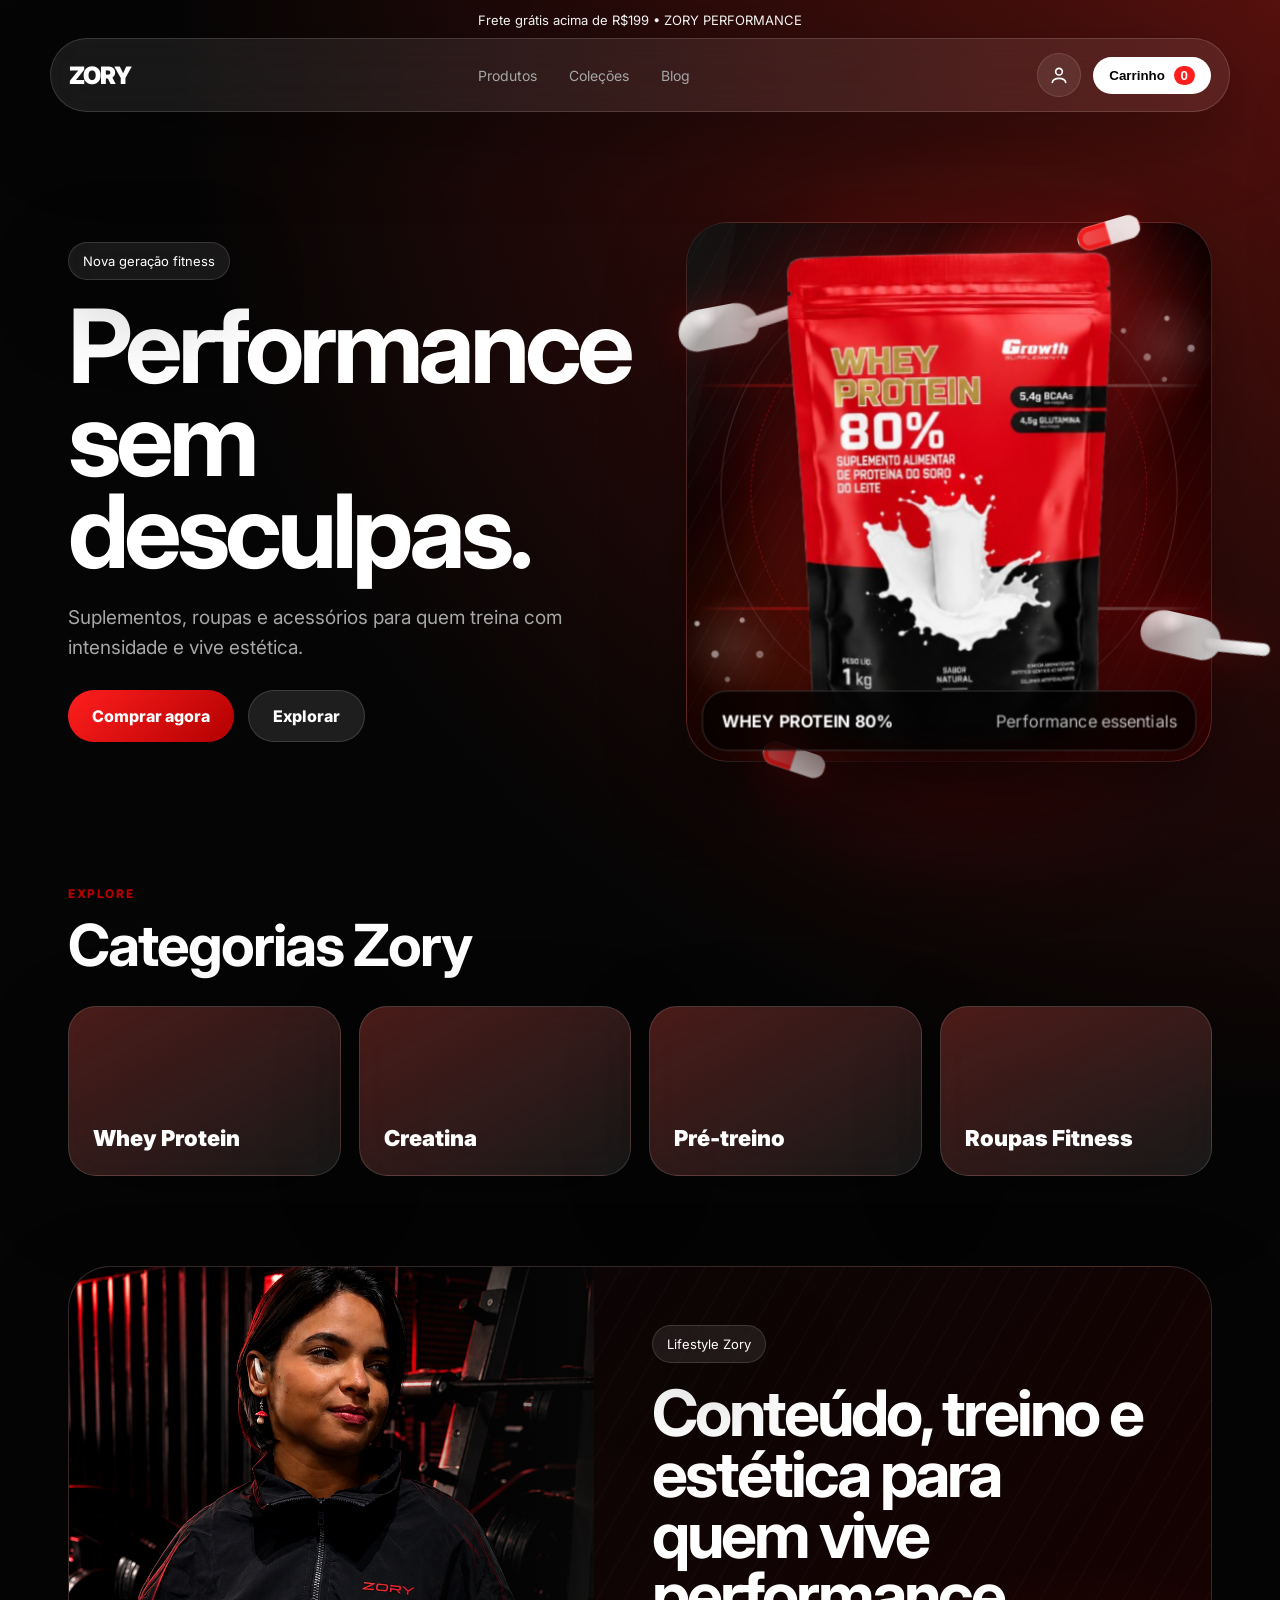
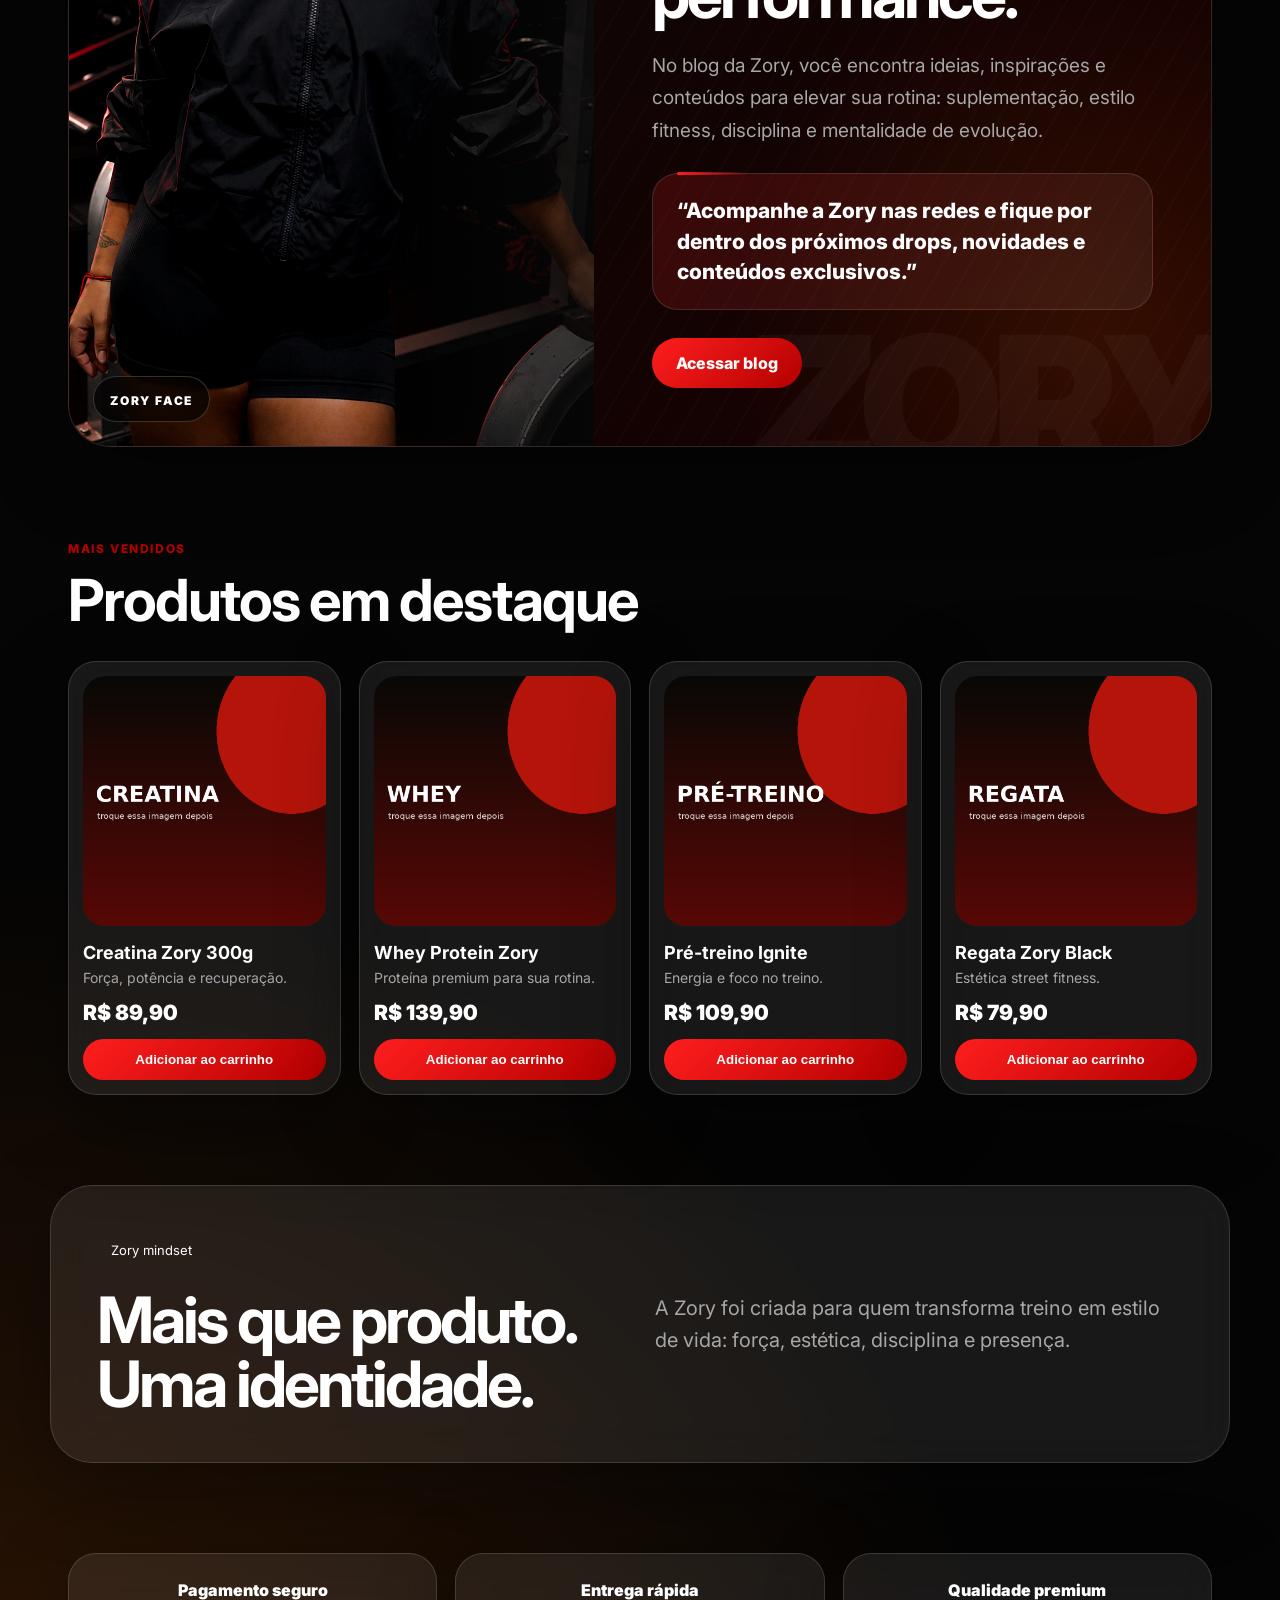
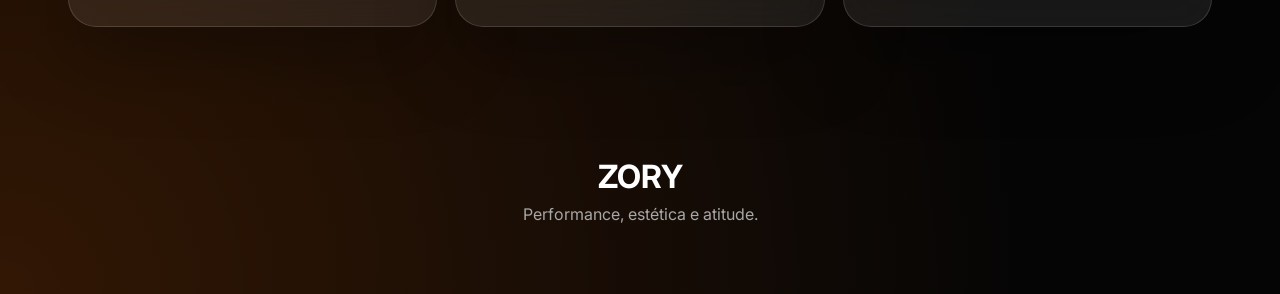
==== commit 3e8e8a91: "Update index.html" ====
--- a/index.html
+++ b/index.html
@@ -210,24 +210,24 @@
         <div class="lorena-content">
 
           <span class="tag glass">
-            Inspiração Zory
+            Lifestyle Zory
           </span>
 
           <h2>
-            Lorena representa a força, a estética e a atitude da Zory.
+            Conteúdo, treino e estética para quem vive performance.
           </h2>
 
           <p>
-            Mais que uma modelo, Lorena traduz a essência da marca:
-            presença, disciplina, confiança e performance dentro e fora do treino.
+            No blog da Zory, você encontra ideias, inspirações e conteúdos para elevar sua rotina:
+            suplementação, estilo fitness, disciplina e mentalidade de evolução.
           </p>
 
           <div class="lorena-quote">
-            “A evolução começa quando você decide aparecer por você.”
+            “Acompanhe a Zory nas redes e fique por dentro dos próximos drops, novidades e conteúdos exclusivos.”
           </div>
 
-          <a href="produtos.html" class="btn primary">
-            Conhecer produtos
+          <a href="blog.html" class="btn primary">
+            Acessar blog
           </a>
 
         </div>
--- a/style.css
+++ b/style.css
@@ -821,3 +821,228 @@
     animation: none !important;
   }
 }
+
+
+/* ==============================
+   SEÇÃO LORENA - FACE DA ZORY
+   Colocar abaixo de Categorias Zory
+   ============================== */
+
+.lorena-section {
+  max-width: 1180px;
+  margin: 90px auto;
+  padding: 0 18px;
+}
+
+.lorena-card {
+  position: relative;
+  border-radius: 42px;
+  overflow: hidden;
+  display: grid;
+  grid-template-columns: .92fr 1.08fr;
+  min-height: 620px;
+  background:
+    radial-gradient(circle at 18% 20%, rgba(255, 30, 30, .26), transparent 28%),
+    radial-gradient(circle at 90% 85%, rgba(255, 106, 0, .12), transparent 30%),
+    linear-gradient(135deg, rgba(8,8,8,.96), rgba(28,0,0,.92));
+}
+
+.lorena-card::before {
+  content: "";
+  position: absolute;
+  inset: 0;
+  background:
+    repeating-linear-gradient(
+      120deg,
+      transparent 0,
+      transparent 22px,
+      rgba(255,255,255,.035) 23px,
+      rgba(255,255,255,.035) 24px
+    );
+  opacity: .6;
+  pointer-events: none;
+}
+
+.lorena-card::after {
+  content: "ZORY";
+  position: absolute;
+  right: -20px;
+  bottom: -34px;
+  font-size: clamp(80px, 15vw, 190px);
+  font-weight: 900;
+  letter-spacing: -10px;
+  color: rgba(255,255,255,.035);
+  pointer-events: none;
+  line-height: .8;
+}
+
+.lorena-image-wrap {
+  position: relative;
+  min-height: 620px;
+  overflow: hidden;
+  border-radius: 42px 0 0 42px;
+}
+
+.lorena-image-wrap::after {
+  content: "";
+  position: absolute;
+  inset: 0;
+  background:
+    linear-gradient(90deg, transparent 58%, rgba(8,8,8,.72) 100%),
+    linear-gradient(0deg, rgba(0,0,0,.28), transparent 40%);
+  pointer-events: none;
+}
+
+.lorena-image {
+  width: 100%;
+  height: 100%;
+  object-fit: cover;
+  object-position: center top;
+  transform: scale(1.03);
+  filter:
+    contrast(1.06)
+    saturate(1.05)
+    drop-shadow(0 30px 60px rgba(0,0,0,.38));
+}
+
+.lorena-badge {
+  position: absolute;
+  left: 24px;
+  bottom: 24px;
+  z-index: 2;
+  padding: 12px 16px;
+  border-radius: 999px;
+  background: rgba(0,0,0,.68);
+  border: 1px solid rgba(255,255,255,.18);
+  backdrop-filter: blur(16px);
+  box-shadow: 0 16px 50px rgba(0,0,0,.35);
+}
+
+.lorena-badge span {
+  color: #fff;
+  font-size: 12px;
+  font-weight: 900;
+  letter-spacing: 1.8px;
+}
+
+.lorena-content {
+  position: relative;
+  z-index: 2;
+  padding: 58px;
+  display: flex;
+  flex-direction: column;
+  justify-content: center;
+  align-items: flex-start;
+}
+
+.lorena-content h2 {
+  font-size: clamp(36px, 5vw, 70px);
+  line-height: .95;
+  letter-spacing: -3px;
+  max-width: 650px;
+  margin-bottom: 24px;
+}
+
+.lorena-content p {
+  color: var(--muted);
+  font-size: 19px;
+  line-height: 1.7;
+  max-width: 560px;
+  margin-bottom: 26px;
+}
+
+.lorena-quote {
+  position: relative;
+  color: #fff;
+  font-size: 21px;
+  line-height: 1.45;
+  font-weight: 800;
+  max-width: 520px;
+  padding: 22px 24px;
+  margin-bottom: 28px;
+  border-radius: 26px;
+  background:
+    linear-gradient(135deg, rgba(255, 30, 30, .18), rgba(255,255,255,.06));
+  border: 1px solid rgba(255,255,255,.12);
+}
+
+.lorena-quote::before {
+  content: "";
+  position: absolute;
+  left: 24px;
+  top: -2px;
+  width: 72px;
+  height: 3px;
+  border-radius: 999px;
+  background: linear-gradient(90deg, var(--red), transparent);
+}
+
+/* Mobile Lorena */
+@media (max-width: 880px) {
+  .lorena-section {
+    margin: 70px auto;
+  }
+
+  .lorena-card {
+    grid-template-columns: 1fr;
+    min-height: auto;
+    border-radius: 34px;
+  }
+
+  .lorena-image-wrap {
+    min-height: 520px;
+    border-radius: 34px 34px 0 0;
+  }
+
+  .lorena-image-wrap::after {
+    background:
+      linear-gradient(0deg, rgba(8,8,8,.78) 0%, transparent 45%),
+      linear-gradient(90deg, rgba(0,0,0,.10), transparent);
+  }
+
+  .lorena-content {
+    padding: 34px 24px 38px;
+  }
+
+  .lorena-content h2 {
+    letter-spacing: -2px;
+  }
+
+  .lorena-content p {
+    font-size: 16px;
+  }
+
+  .lorena-quote {
+    font-size: 18px;
+  }
+}
+
+@media (max-width: 480px) {
+  .lorena-section {
+    margin: 60px auto;
+  }
+
+  .lorena-card {
+    border-radius: 28px;
+  }
+
+  .lorena-image-wrap {
+    min-height: 430px;
+    border-radius: 28px 28px 0 0;
+  }
+
+  .lorena-content {
+    padding: 28px 20px 32px;
+  }
+
+  .lorena-badge {
+    left: 16px;
+    bottom: 16px;
+  }
+
+  .lorena-card::after {
+    right: -10px;
+    bottom: -18px;
+    letter-spacing: -5px;
+  }
+}
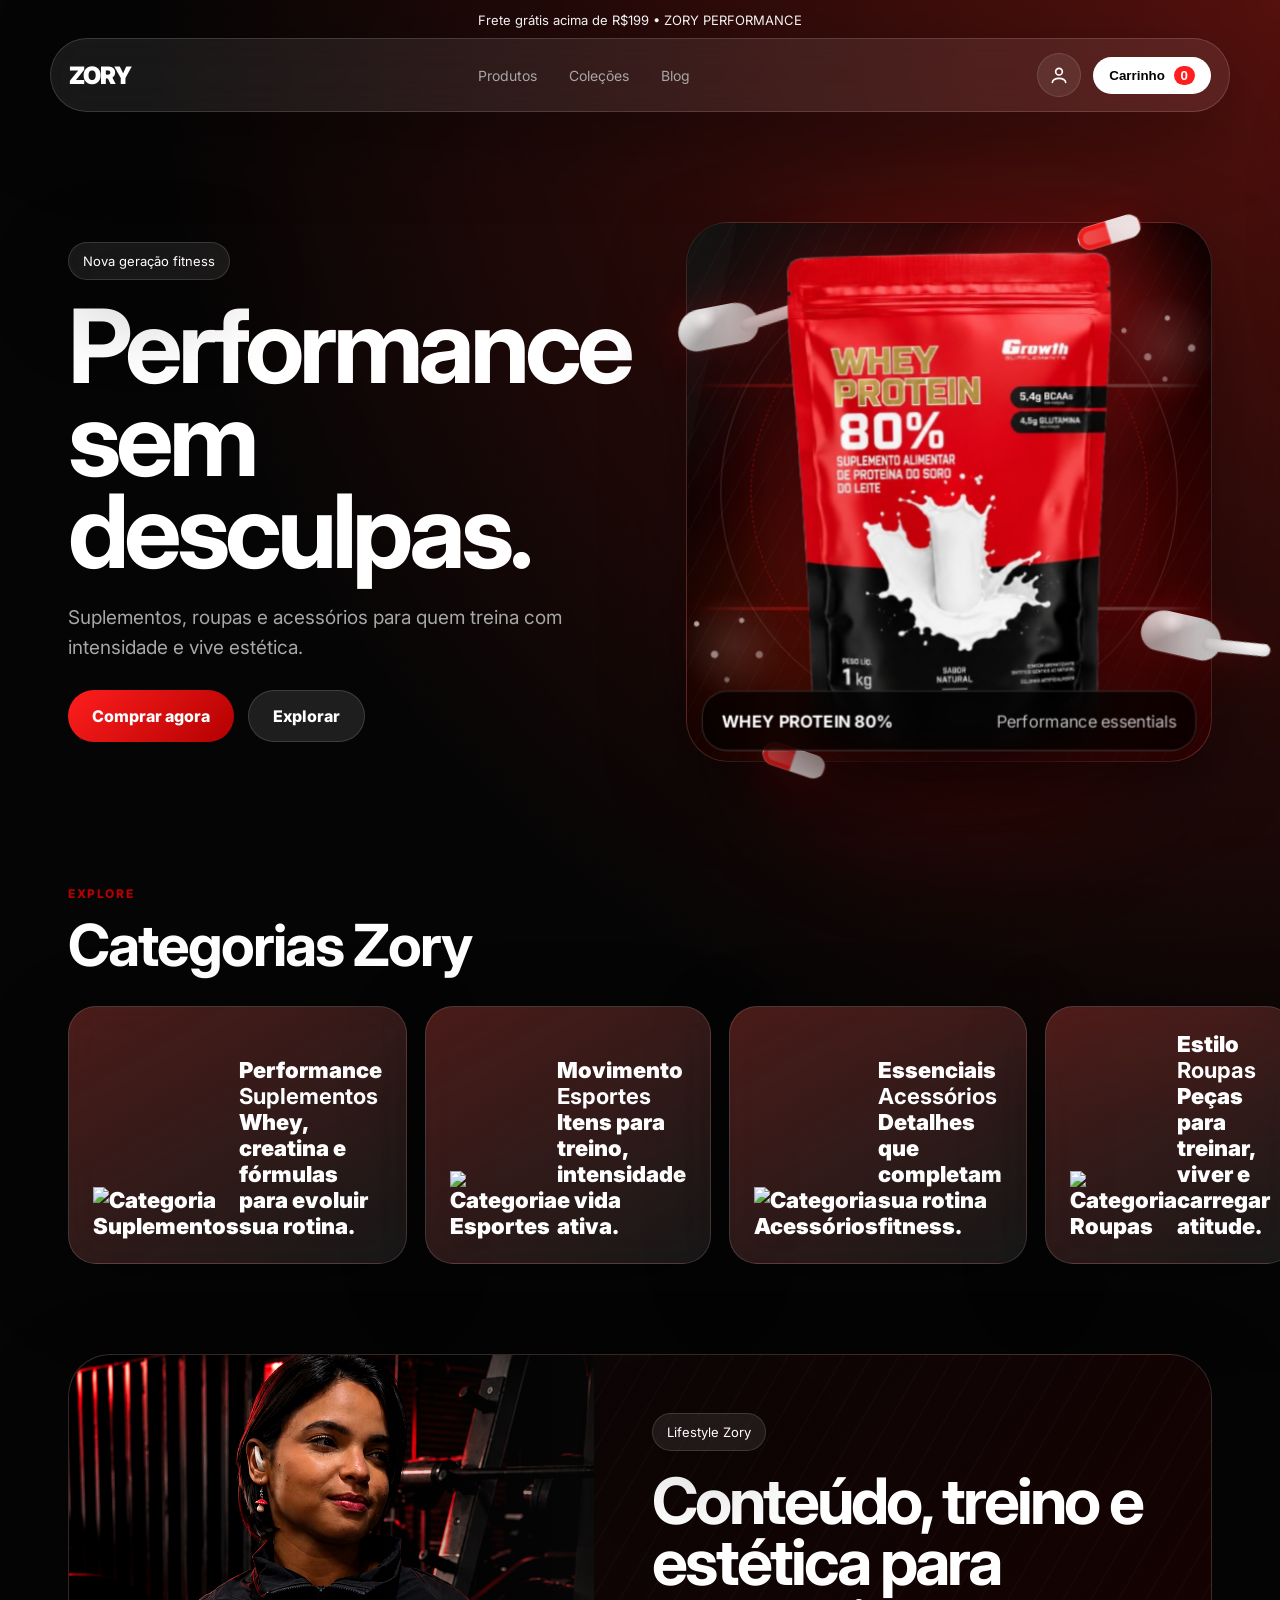
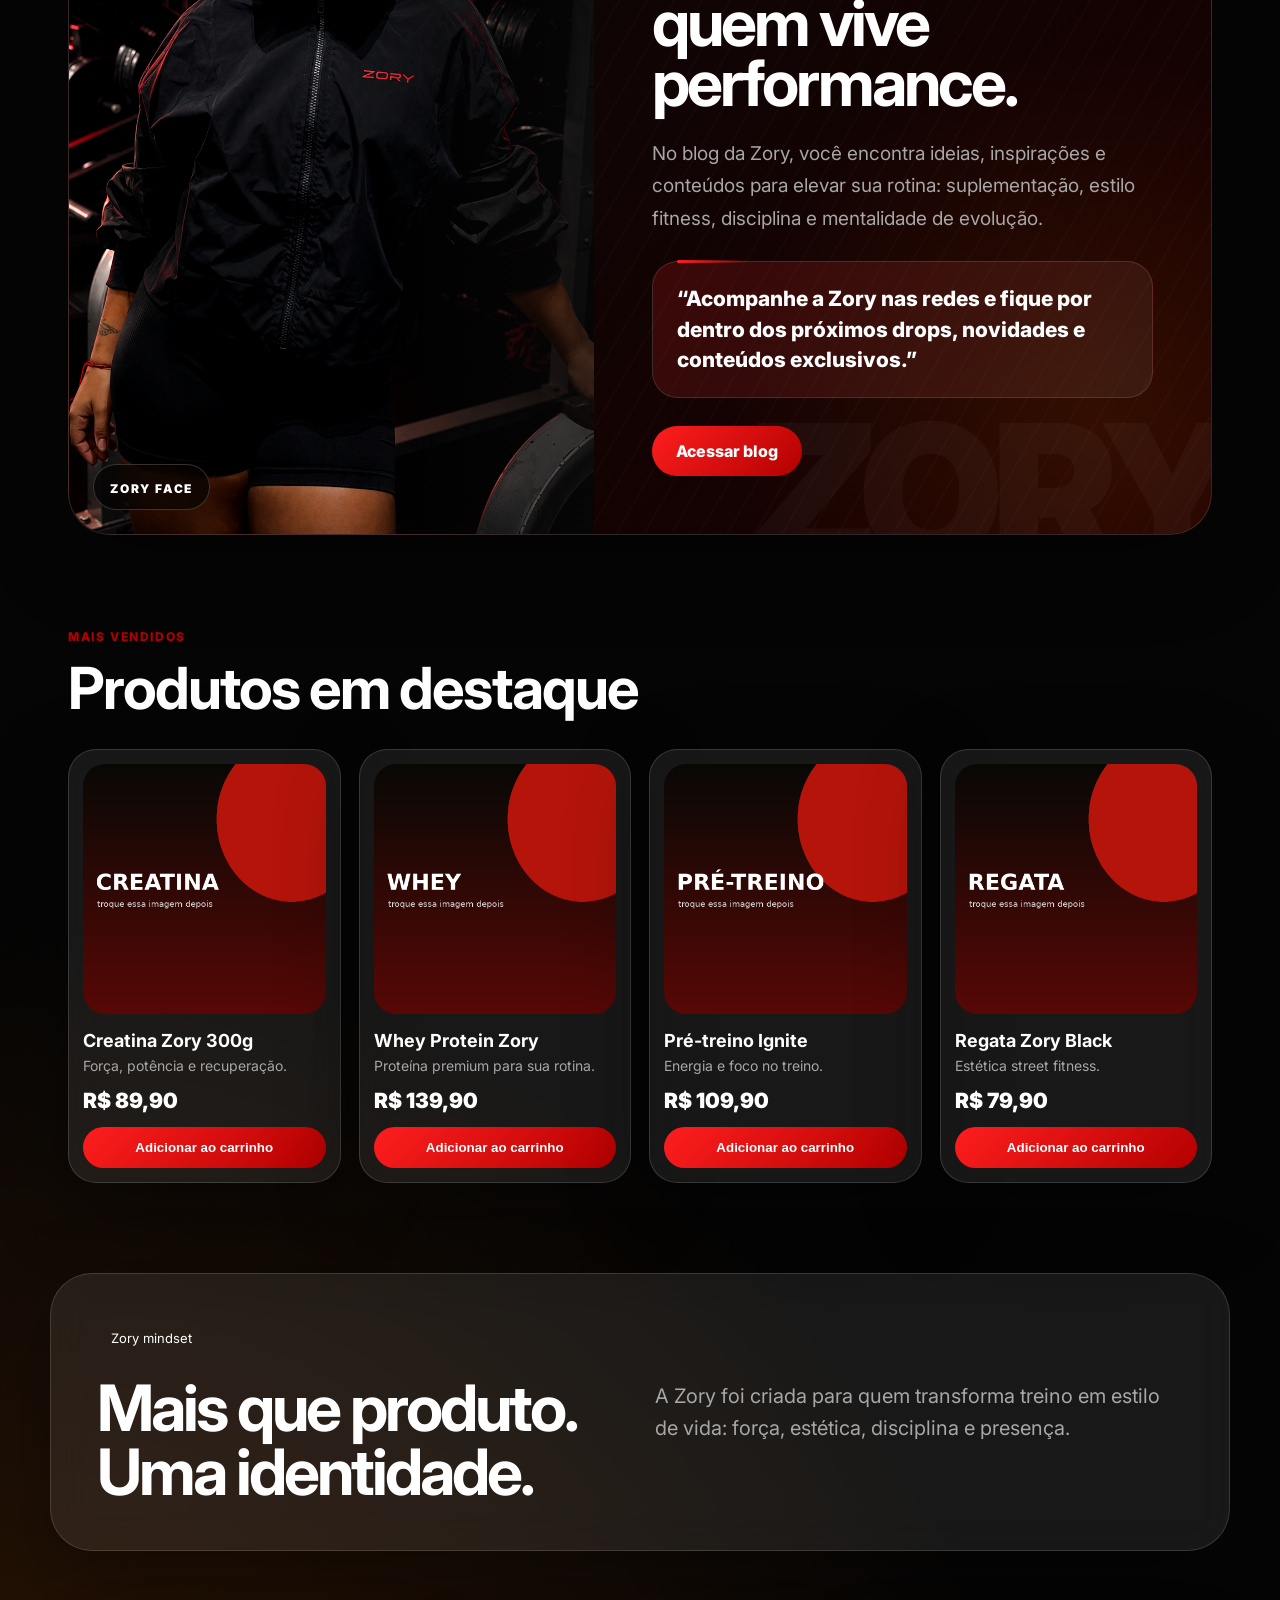
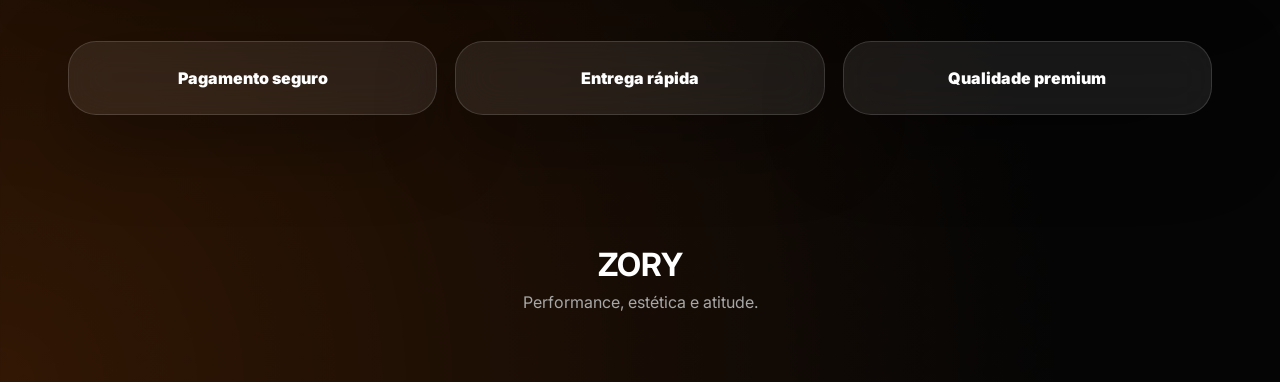
==== commit f90b561e: "Update index.html" ====
--- a/index.html
+++ b/index.html
@@ -164,23 +164,119 @@
 
       </div>
 
-      <div class="categories">
-
-        <div class="category glass">
-          Whey Protein
-        </div>
-
-        <div class="category glass">
-          Creatina
-        </div>
-
-        <div class="category glass">
-          Pré-treino
-        </div>
-
-        <div class="category glass">
-          Roupas Fitness
-        </div>
+      <div class="categories categories-zory">
+
+        <a href="produtos.html?categoria=suplementos" class="category category-card glass">
+
+          <img
+            src="assets/categoria-suplementos.png"
+            alt="Categoria Suplementos"
+            class="category-img"
+          />
+
+          <div class="category-overlay"></div>
+
+          <div class="category-content">
+
+            <span>
+              Performance
+            </span>
+
+            <strong>
+              Suplementos
+            </strong>
+
+            <p>
+              Whey, creatina e fórmulas para evoluir sua rotina.
+            </p>
+
+          </div>
+
+        </a>
+
+        <a href="produtos.html?categoria=esportes" class="category category-card glass">
+
+          <img
+            src="assets/categoria-esportes.png"
+            alt="Categoria Esportes"
+            class="category-img"
+          />
+
+          <div class="category-overlay"></div>
+
+          <div class="category-content">
+
+            <span>
+              Movimento
+            </span>
+
+            <strong>
+              Esportes
+            </strong>
+
+            <p>
+              Itens para treino, intensidade e vida ativa.
+            </p>
+
+          </div>
+
+        </a>
+
+        <a href="produtos.html?categoria=acessorios" class="category category-card glass">
+
+          <img
+            src="assets/categoria-acessorios.png"
+            alt="Categoria Acessórios"
+            class="category-img"
+          />
+
+          <div class="category-overlay"></div>
+
+          <div class="category-content">
+
+            <span>
+              Essenciais
+            </span>
+
+            <strong>
+              Acessórios
+            </strong>
+
+            <p>
+              Detalhes que completam sua rotina fitness.
+            </p>
+
+          </div>
+
+        </a>
+
+        <a href="colecoes.html?categoria=roupas" class="category category-card glass">
+
+          <img
+            src="assets/categoria-roupas.png"
+            alt="Categoria Roupas"
+            class="category-img"
+          />
+
+          <div class="category-overlay"></div>
+
+          <div class="category-content">
+
+            <span>
+              Estilo
+            </span>
+
+            <strong>
+              Roupas
+            </strong>
+
+            <p>
+              Peças para treinar, viver e carregar atitude.
+            </p>
+
+          </div>
+
+        </a>
 
       </div>
 
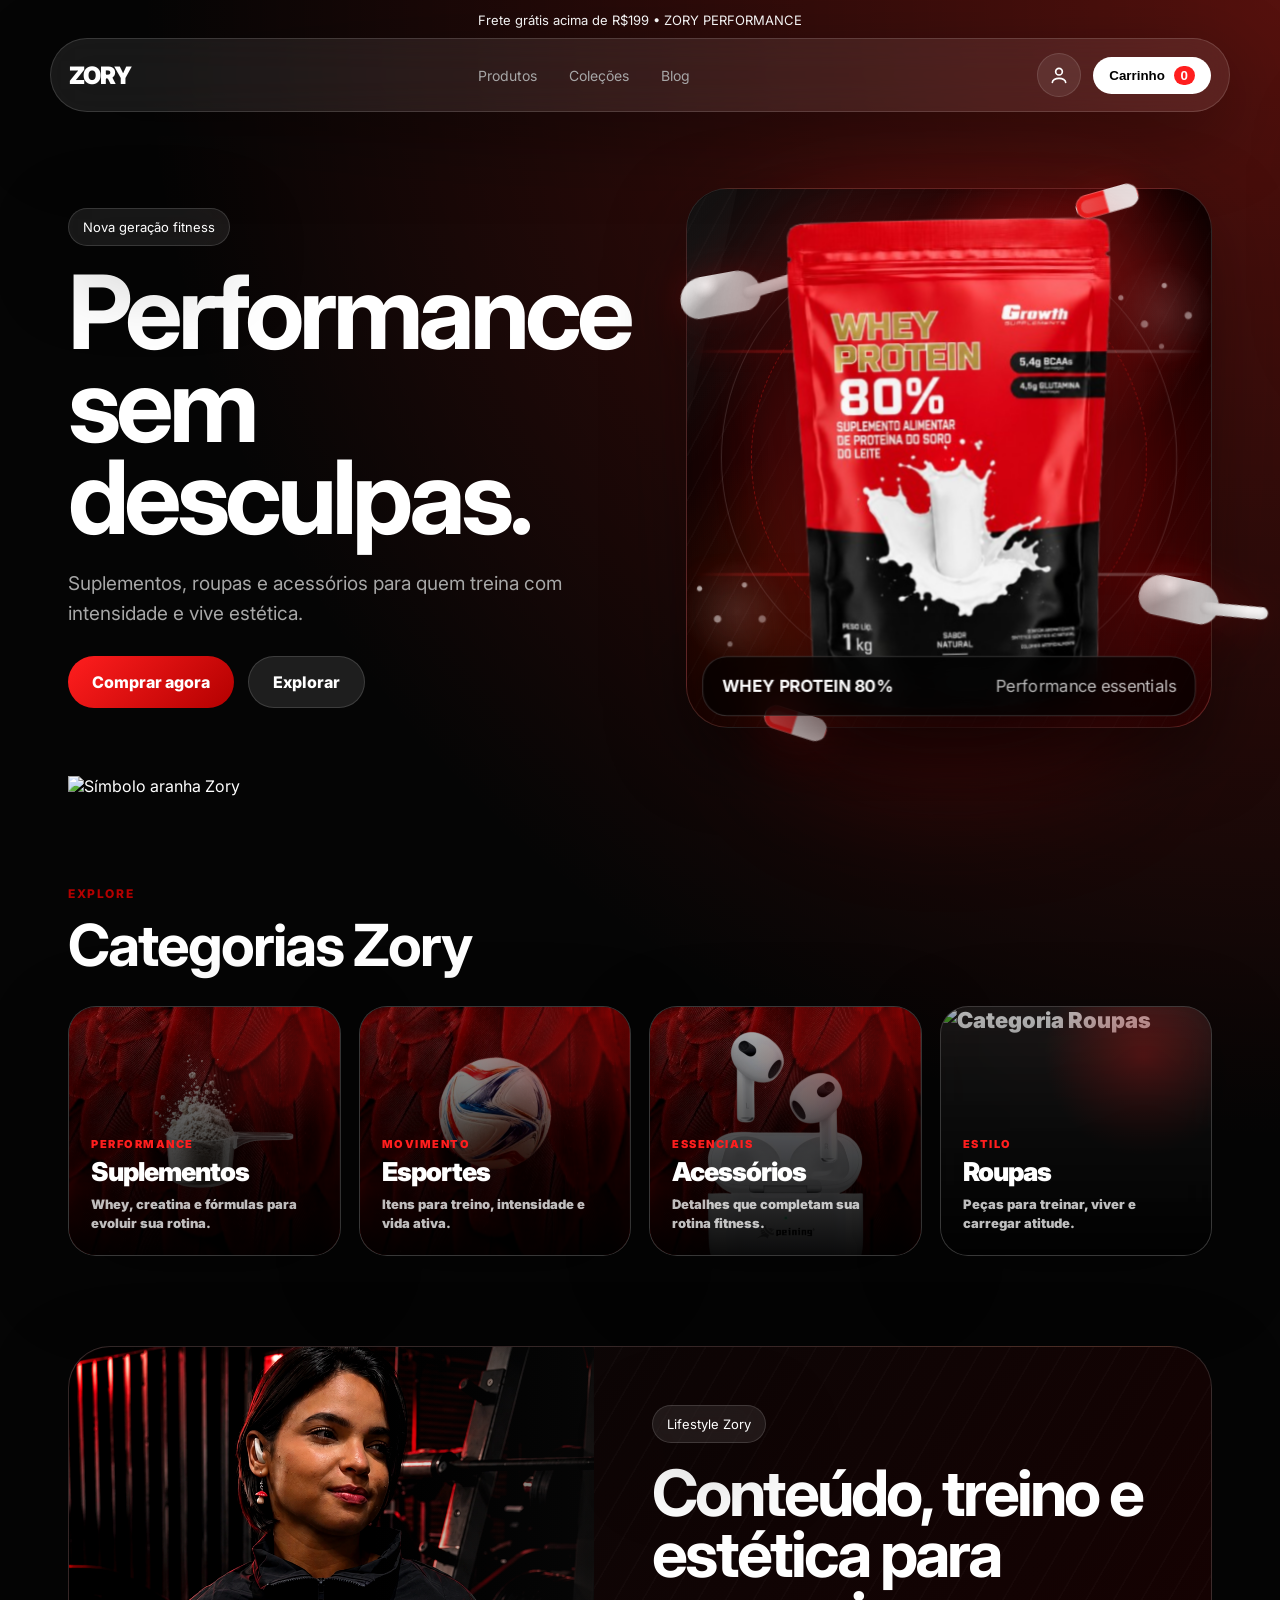
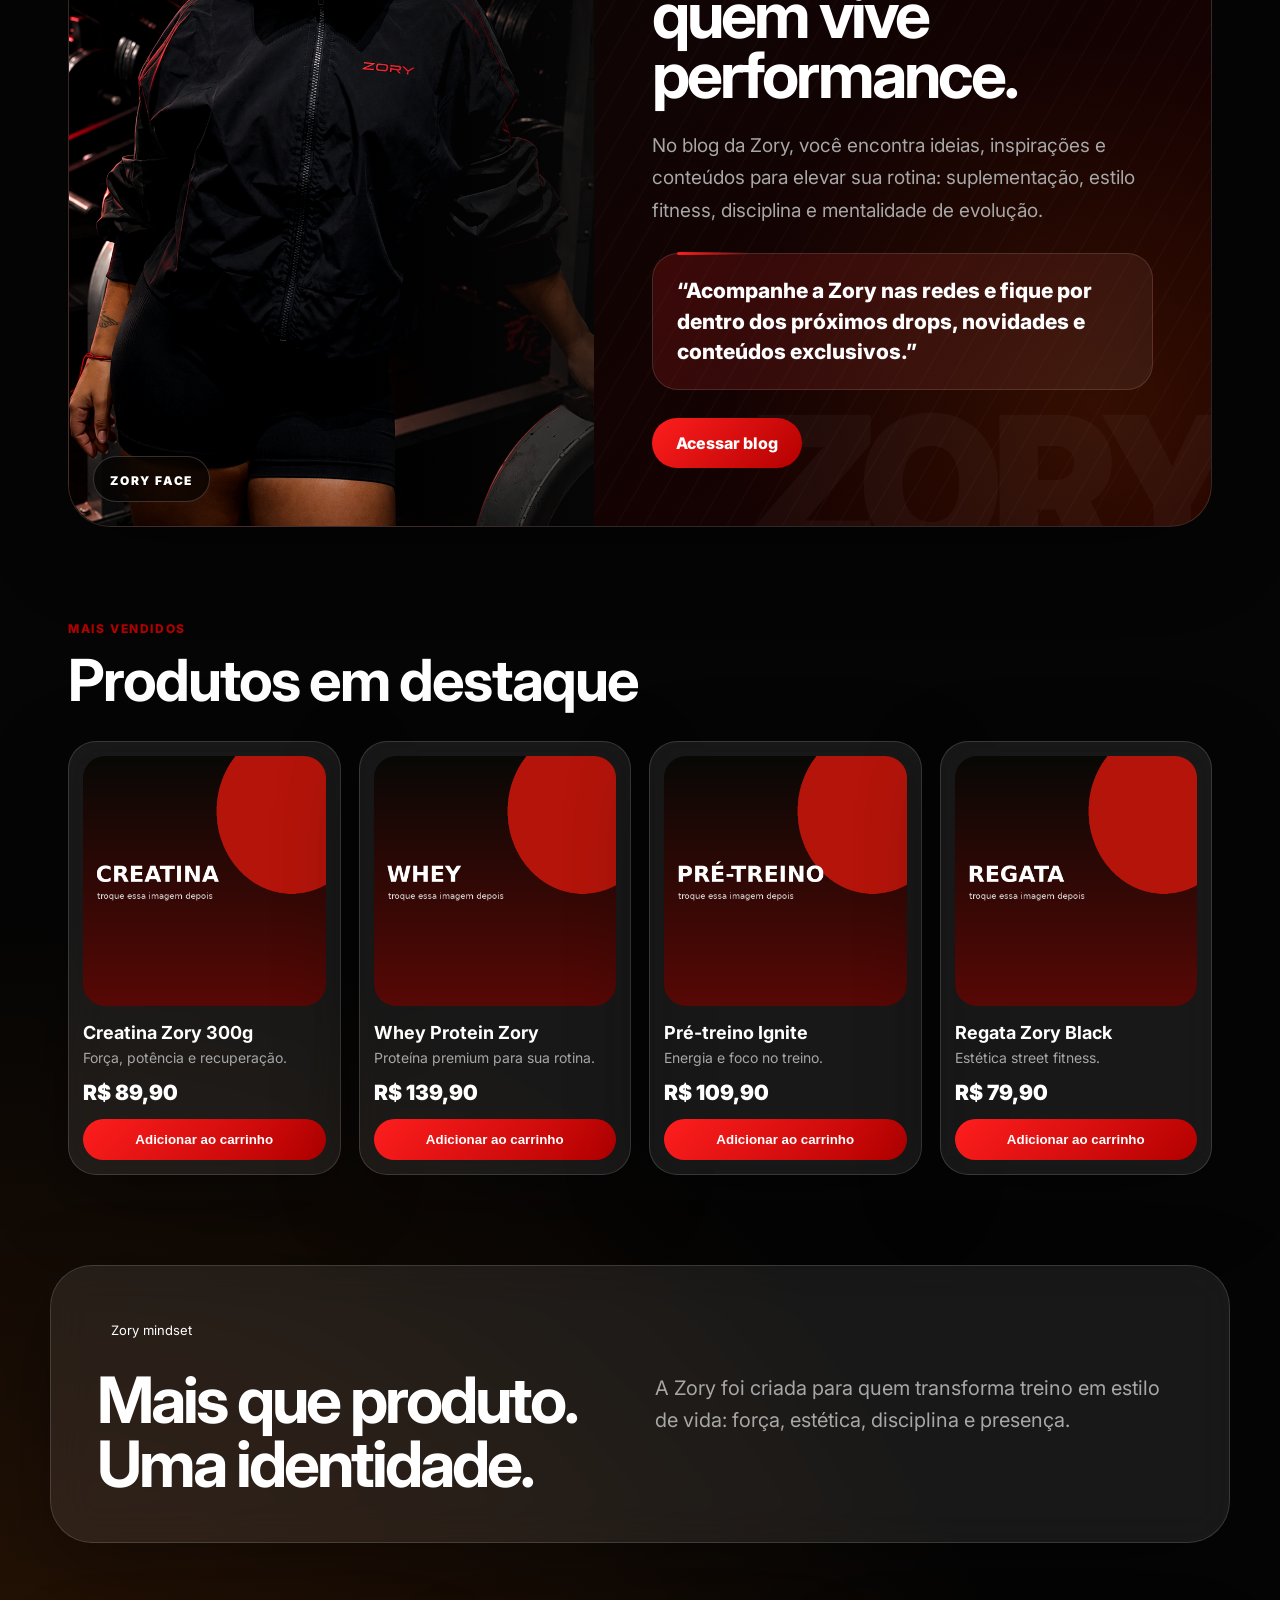
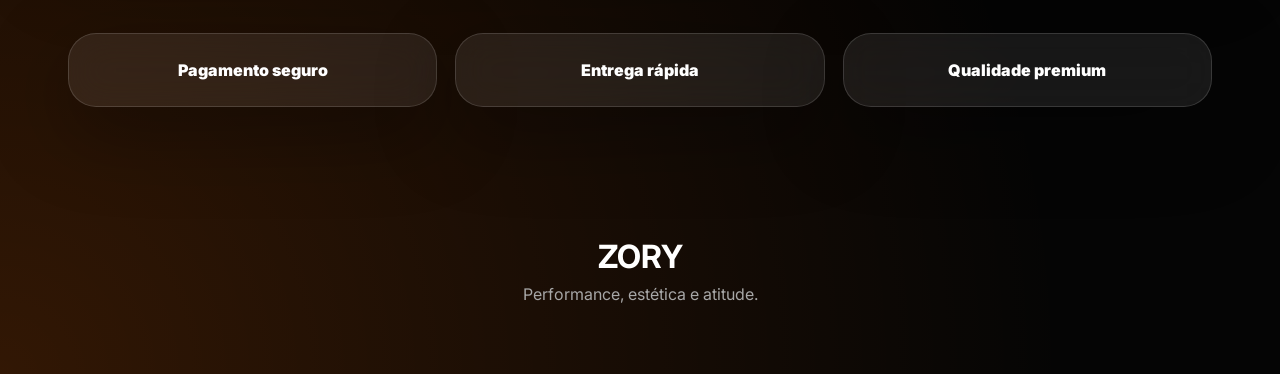
==== commit 9a38cc34: "Update index.html" ====
--- a/index.html
+++ b/index.html
@@ -148,6 +148,26 @@
 
       </div>
 
+    <section class="spider-reveal" id="zory-spider-reveal">
+
+      <div class="spider-reveal-inner">
+
+        <div class="spider-hole" id="spiderHole">
+
+          <img
+            src="assets/zory-spider.png"
+            alt="Símbolo aranha Zory"
+            class="spider-symbol"
+            id="spiderSymbol"
+          />
+
+        </div>
+
+      </div>
+
+    </section>
+
+
     </section>
 
     <section class="section" id="categorias">
--- a/style.css
+++ b/style.css
@@ -1046,3 +1046,120 @@
     letter-spacing: -5px;
   }
 }
+
+
+/* ==============================
+   CATEGORIAS ZORY COM IMAGENS
+   Suplementos | Esportes | Acessórios | Roupas
+   ============================== */
+
+.categories-zory {
+  display: grid;
+  grid-template-columns: repeat(4, 1fr);
+  gap: 18px;
+}
+
+.category-card {
+  position: relative;
+  min-height: 250px;
+  border-radius: var(--radius);
+  overflow: hidden;
+  padding: 0;
+  display: flex;
+  align-items: flex-end;
+  background: rgba(255,255,255,.08);
+  transition: transform .28s ease, border-color .28s ease, box-shadow .28s ease;
+}
+
+.category-card:hover {
+  transform: translateY(-8px);
+  border-color: rgba(255,255,255,.26);
+  box-shadow:
+    0 28px 80px rgba(0,0,0,.42),
+    0 0 42px rgba(255,30,30,.13);
+}
+
+.category-img {
+  position: absolute;
+  inset: 0;
+  width: 100%;
+  height: 100%;
+  object-fit: cover;
+  transition: transform .45s ease, filter .45s ease;
+  filter: contrast(1.08) saturate(1.08) brightness(.78);
+}
+
+.category-card:hover .category-img {
+  transform: scale(1.08);
+  filter: contrast(1.15) saturate(1.14) brightness(.95);
+}
+
+.category-overlay {
+  position: absolute;
+  inset: 0;
+  z-index: 1;
+  background:
+    linear-gradient(180deg, rgba(0,0,0,.08) 0%, rgba(0,0,0,.56) 48%, rgba(0,0,0,.94) 100%),
+    radial-gradient(circle at 75% 20%, rgba(255,30,30,.34), transparent 35%);
+}
+
+.category-content {
+  position: relative;
+  z-index: 2;
+  padding: 22px;
+}
+
+.category-content span {
+  display: inline-block;
+  color: var(--red);
+  font-size: 11px;
+  font-weight: 900;
+  text-transform: uppercase;
+  letter-spacing: 1.5px;
+  margin-bottom: 8px;
+}
+
+.category-content strong {
+  display: block;
+  color: #fff;
+  font-size: 26px;
+  line-height: 1;
+  font-weight: 900;
+  letter-spacing: -1px;
+  margin-bottom: 10px;
+}
+
+.category-content p {
+  color: rgba(255,255,255,.74);
+  font-size: 13px;
+  line-height: 1.45;
+}
+
+/* Mobile categorias */
+@media (max-width: 980px) {
+  .categories-zory {
+    grid-template-columns: repeat(2, 1fr);
+  }
+
+  .category-card {
+    min-height: 260px;
+  }
+}
+
+@media (max-width: 560px) {
+  .categories-zory {
+    grid-template-columns: 1fr;
+  }
+
+  .category-card {
+    min-height: 235px;
+  }
+
+  .category-content {
+    padding: 20px;
+  }
+
+  .category-content strong {
+    font-size: 25px;
+  }
+}
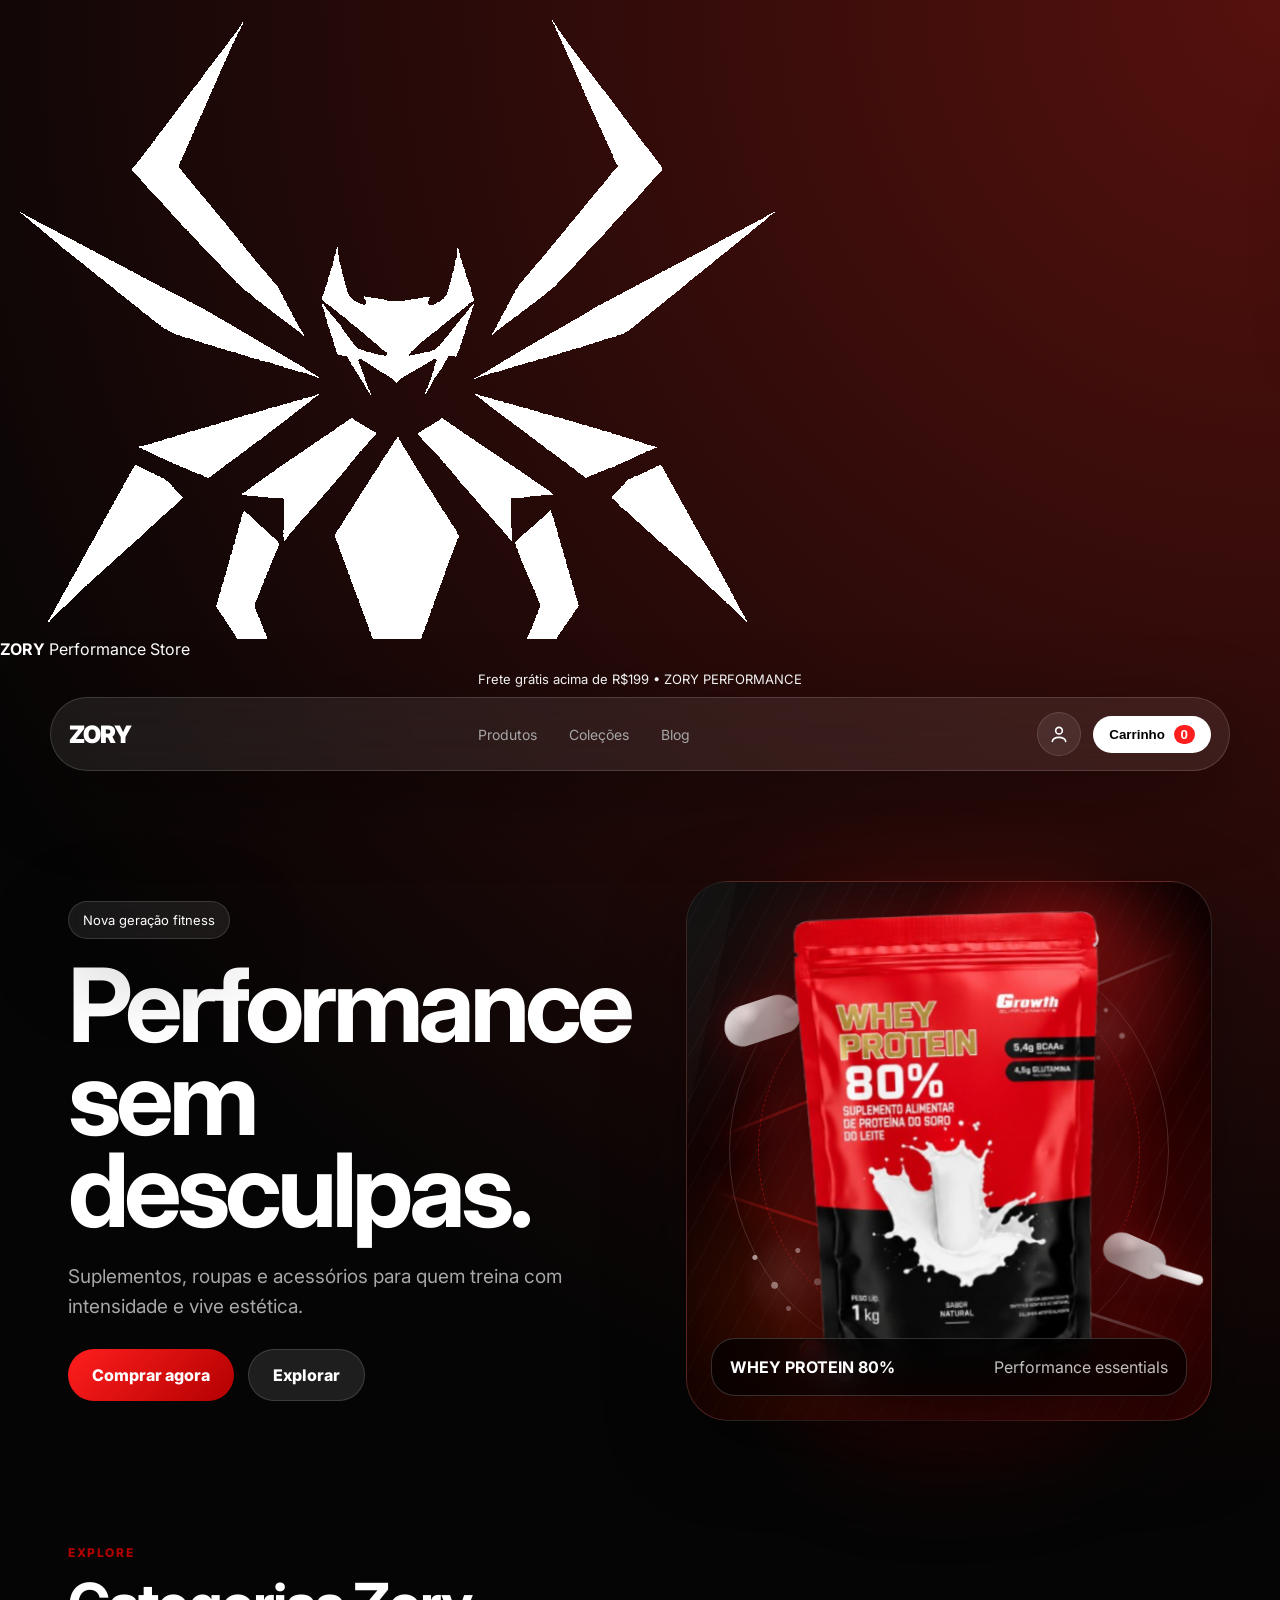
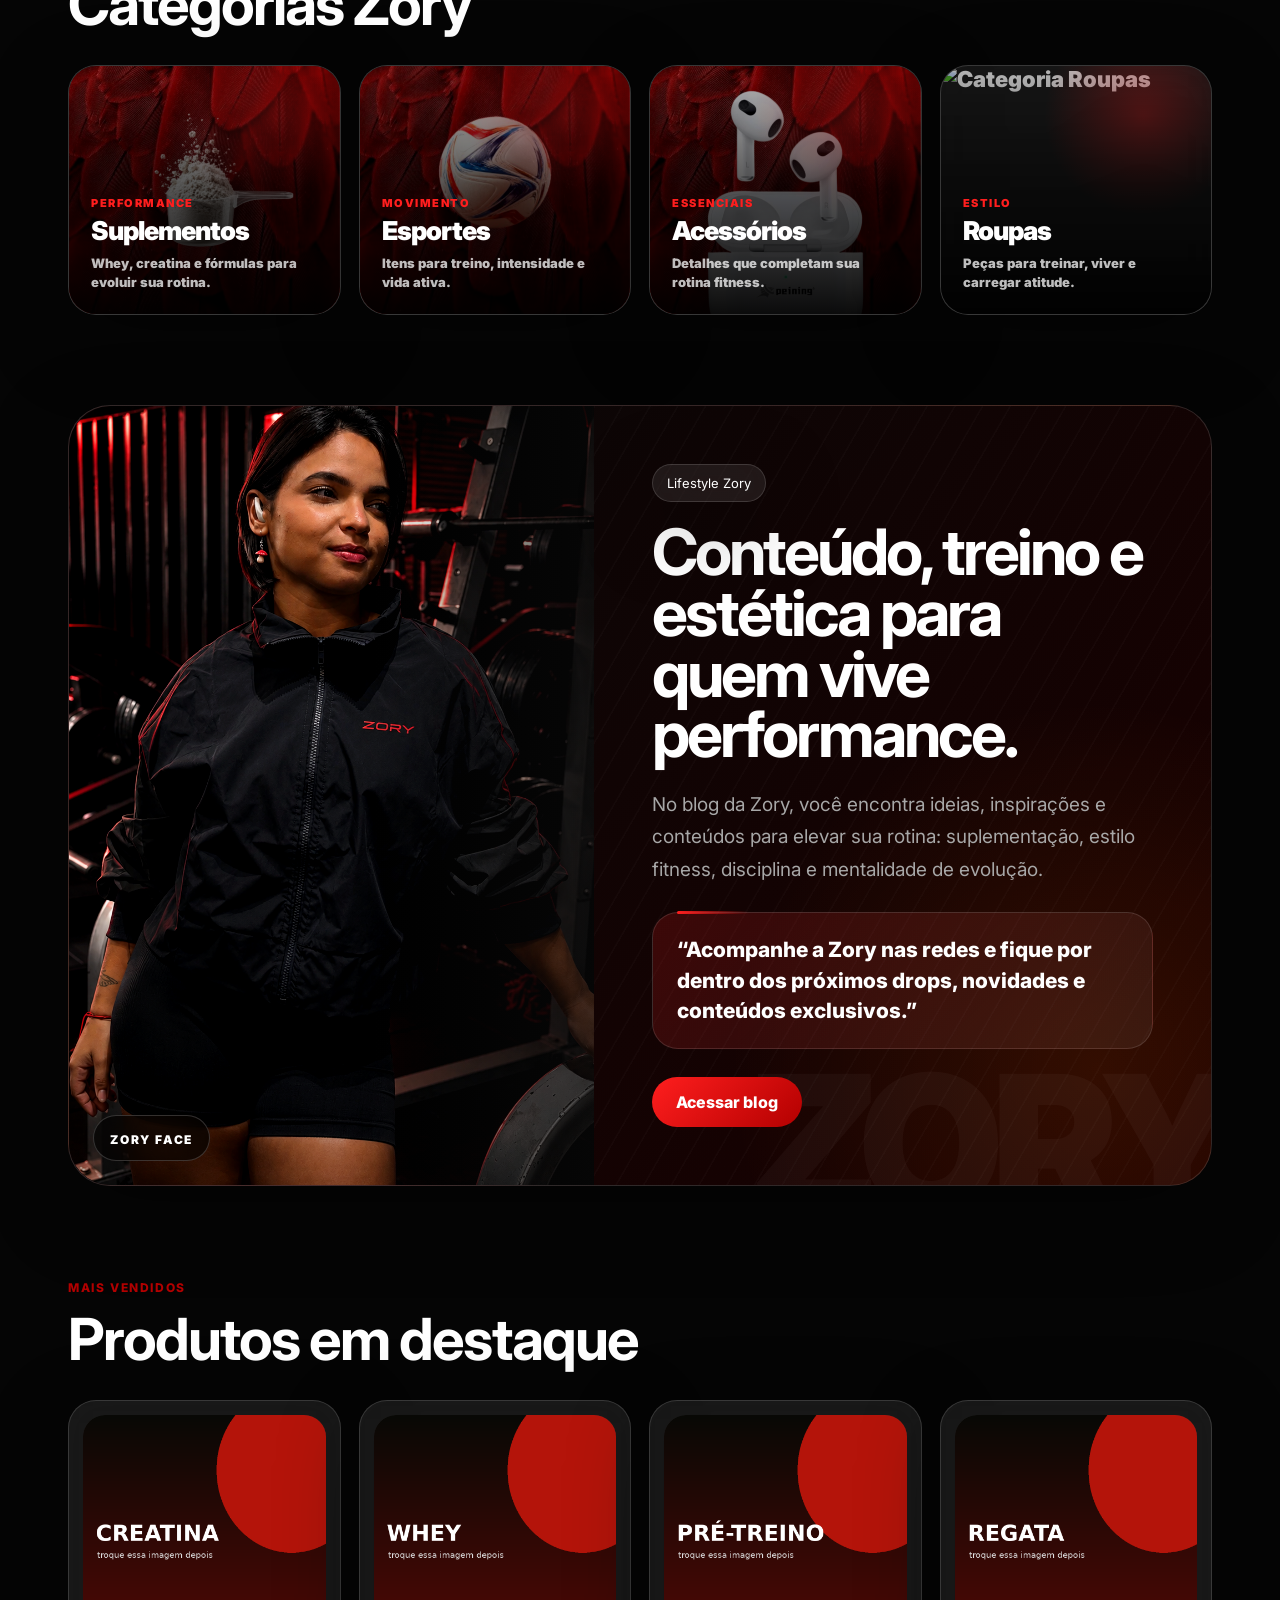
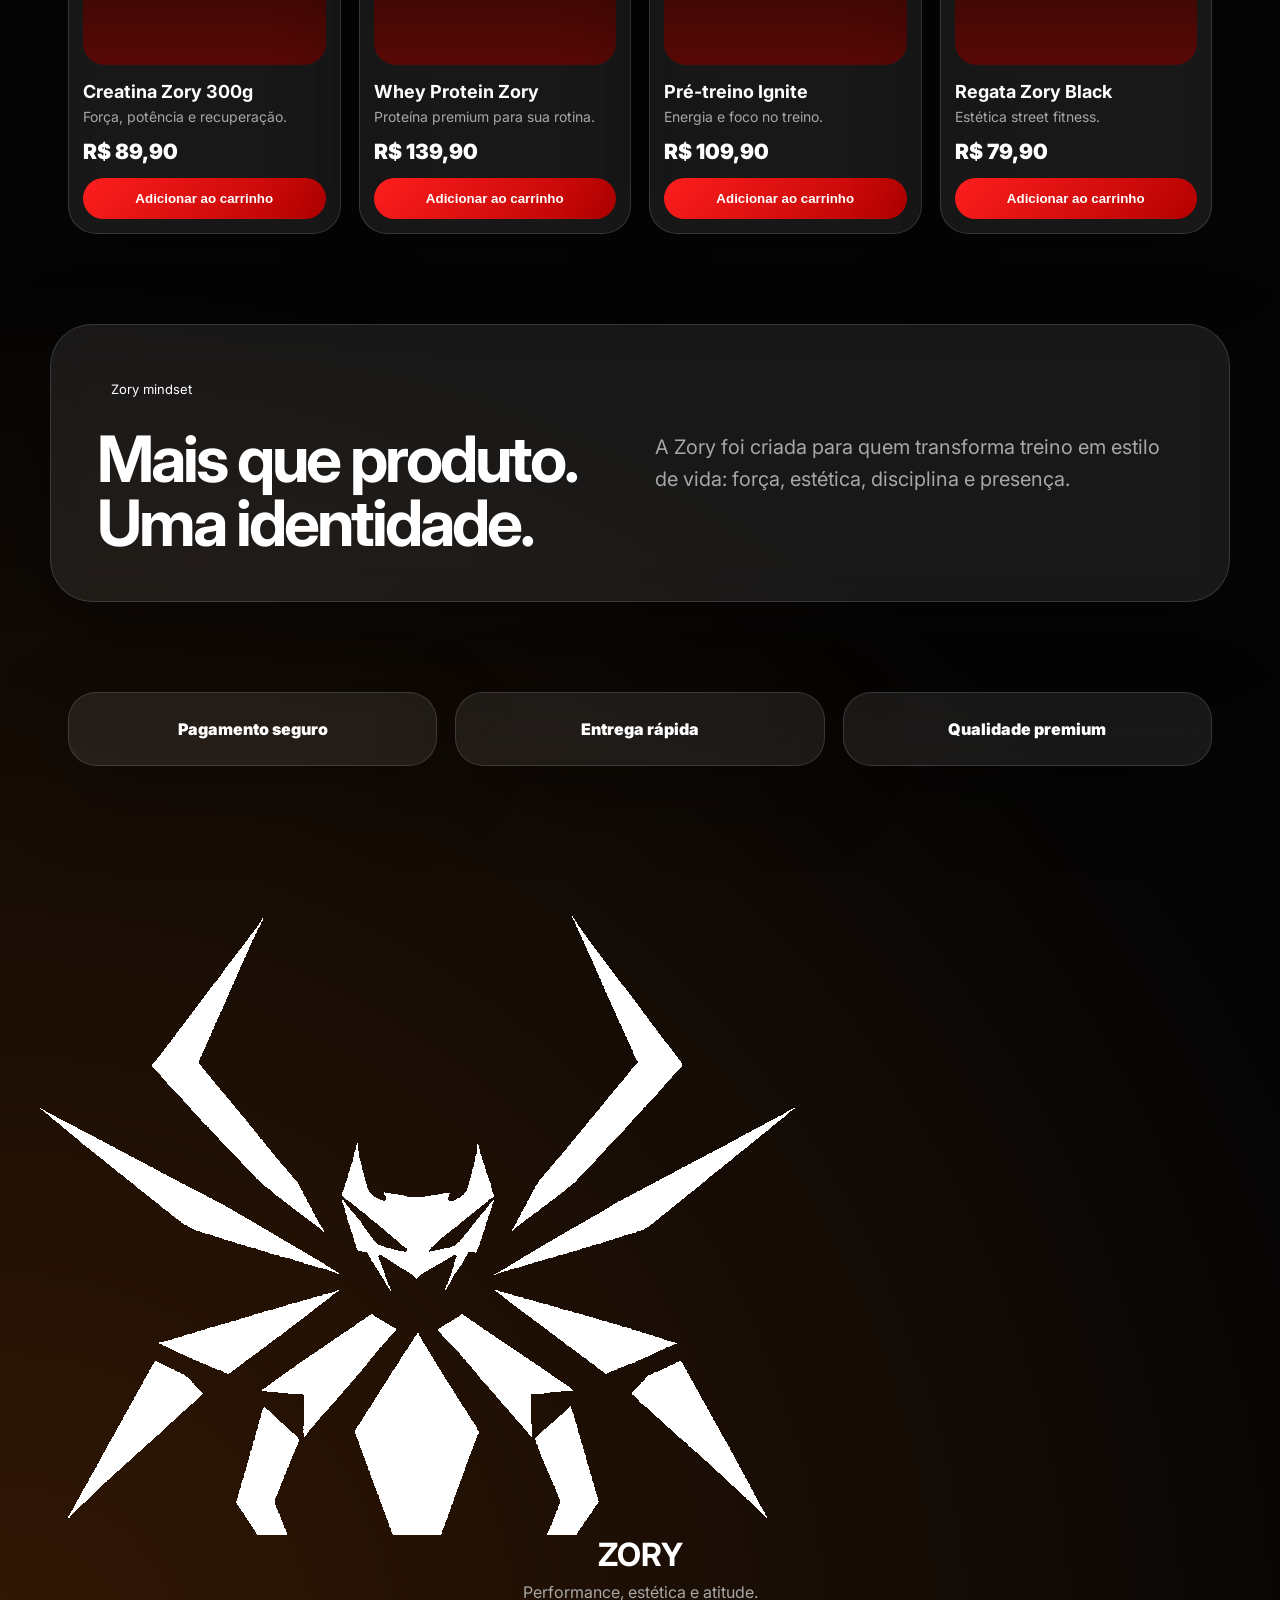
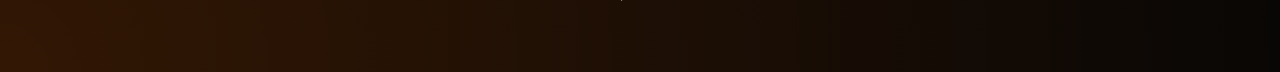
==== commit 42c82a5d: "Update index.html" ====
--- a/index.html
+++ b/index.html
@@ -8,6 +8,23 @@
 </head>
 
 <body>
+
+  <div class="zory-loader" id="zoryLoader">
+
+    <div class="loader-spider-mark">
+      <img src="assets/zory-spider.png" alt="Símbolo Zory" />
+    </div>
+
+    <strong>
+      ZORY
+    </strong>
+
+    <span>
+      Performance Store
+    </span>
+
+  </div>
+
 
   <header class="topbar">
 
@@ -148,26 +165,6 @@
 
       </div>
 
-    <section class="spider-reveal" id="zory-spider-reveal">
-
-      <div class="spider-reveal-inner">
-
-        <div class="spider-hole" id="spiderHole">
-
-          <img
-            src="assets/zory-spider.png"
-            alt="Símbolo aranha Zory"
-            class="spider-symbol"
-            id="spiderSymbol"
-          />
-
-        </div>
-
-      </div>
-
-    </section>
-
-
     </section>
 
     <section class="section" id="categorias">
@@ -441,6 +438,10 @@
 
   <footer>
 
+    <div class="footer-spider-mark">
+      <img src="assets/zory-spider.png" alt="Símbolo Zory" />
+    </div>
+
     <strong>
       ZORY
     </strong>
--- a/style.css
+++ b/style.css
@@ -1163,3 +1163,150 @@
     font-size: 25px;
   }
 }
+
+
+/* ==============================
+   ARANHA ZORY - BURACO PARALLAX
+   Aparece no espaço entre Hero e Categorias
+   ============================== */
+
+.spider-reveal {
+  position: relative;
+  max-width: 1180px;
+  height: 320px;
+  margin: -35px auto 5px;
+  padding: 0 18px;
+  pointer-events: none;
+  z-index: 2;
+}
+
+.spider-reveal-inner {
+  position: relative;
+  width: 100%;
+  height: 100%;
+  display: flex;
+  align-items: center;
+  justify-content: center;
+}
+
+.spider-reveal-inner::before {
+  content: "";
+  position: absolute;
+  width: min(620px, 88vw);
+  height: 210px;
+  border-radius: 50%;
+  background:
+    radial-gradient(circle at 50% 54%, rgba(255, 30, 30, .17), transparent 56%),
+    radial-gradient(circle at 50% 50%, rgba(255,255,255,.025), transparent 62%);
+  filter: blur(18px);
+  opacity: .75;
+}
+
+.spider-hole {
+  position: relative;
+  width: clamp(260px, 40vw, 520px);
+  height: clamp(130px, 19vw, 245px);
+  border-radius: 50%;
+  overflow: hidden;
+  display: flex;
+  align-items: flex-end;
+  justify-content: center;
+  opacity: .16;
+  transform: translateY(46px) scale(.86);
+  will-change: transform, opacity, filter;
+  background:
+    radial-gradient(circle at 50% 52%, rgba(0,0,0,1) 0%, rgba(0,0,0,.96) 40%, rgba(17,0,0,.88) 58%, rgba(80,0,0,.34) 72%, transparent 100%);
+  box-shadow:
+    inset 0 24px 70px rgba(0,0,0,.98),
+    inset 0 -26px 52px rgba(255,30,30,.14),
+    0 0 80px rgba(255,30,30,.08),
+    0 28px 90px rgba(0,0,0,.62);
+}
+
+.spider-hole::before {
+  content: "";
+  position: absolute;
+  inset: 7px;
+  border-radius: 50%;
+  border: 1px solid rgba(255,255,255,.045);
+  box-shadow:
+    inset 0 0 44px rgba(255,255,255,.025),
+    0 0 22px rgba(255,30,30,.12);
+  z-index: 3;
+}
+
+.spider-hole::after {
+  content: "";
+  position: absolute;
+  left: 14%;
+  right: 14%;
+  bottom: 10px;
+  height: 34px;
+  border-radius: 50%;
+  background: rgba(0,0,0,.78);
+  filter: blur(15px);
+  z-index: 1;
+}
+
+.spider-symbol {
+  position: relative;
+  z-index: 2;
+  width: clamp(320px, 54vw, 690px);
+  max-width: none;
+  opacity: .44;
+  transform: translateY(74%) scale(1.04) rotate(0deg);
+  will-change: transform, opacity, filter;
+  mix-blend-mode: screen;
+  filter:
+    drop-shadow(0 0 14px rgba(255,255,255,.10))
+    drop-shadow(0 0 34px rgba(255,30,30,.26))
+    drop-shadow(0 24px 35px rgba(0,0,0,.82));
+}
+
+/* Classe ativada pelo JS quando chega na área */
+.spider-hole.is-visible {
+  opacity: .72;
+}
+
+.spider-hole.is-visible .spider-symbol {
+  opacity: .92;
+}
+
+/* Mobile */
+@media (max-width: 880px) {
+  .spider-reveal {
+    height: 240px;
+    margin: -20px auto 0;
+  }
+
+  .spider-hole {
+    width: min(88vw, 410px);
+    height: 172px;
+  }
+
+  .spider-symbol {
+    width: min(108vw, 520px);
+  }
+}
+
+@media (max-width: 480px) {
+  .spider-reveal {
+    height: 210px;
+  }
+
+  .spider-hole {
+    height: 148px;
+  }
+
+  .spider-symbol {
+    width: min(118vw, 460px);
+  }
+}
+
+@media (prefers-reduced-motion: reduce) {
+  .spider-hole,
+  .spider-symbol {
+    transition: none !important;
+    animation: none !important;
+  }
+}
